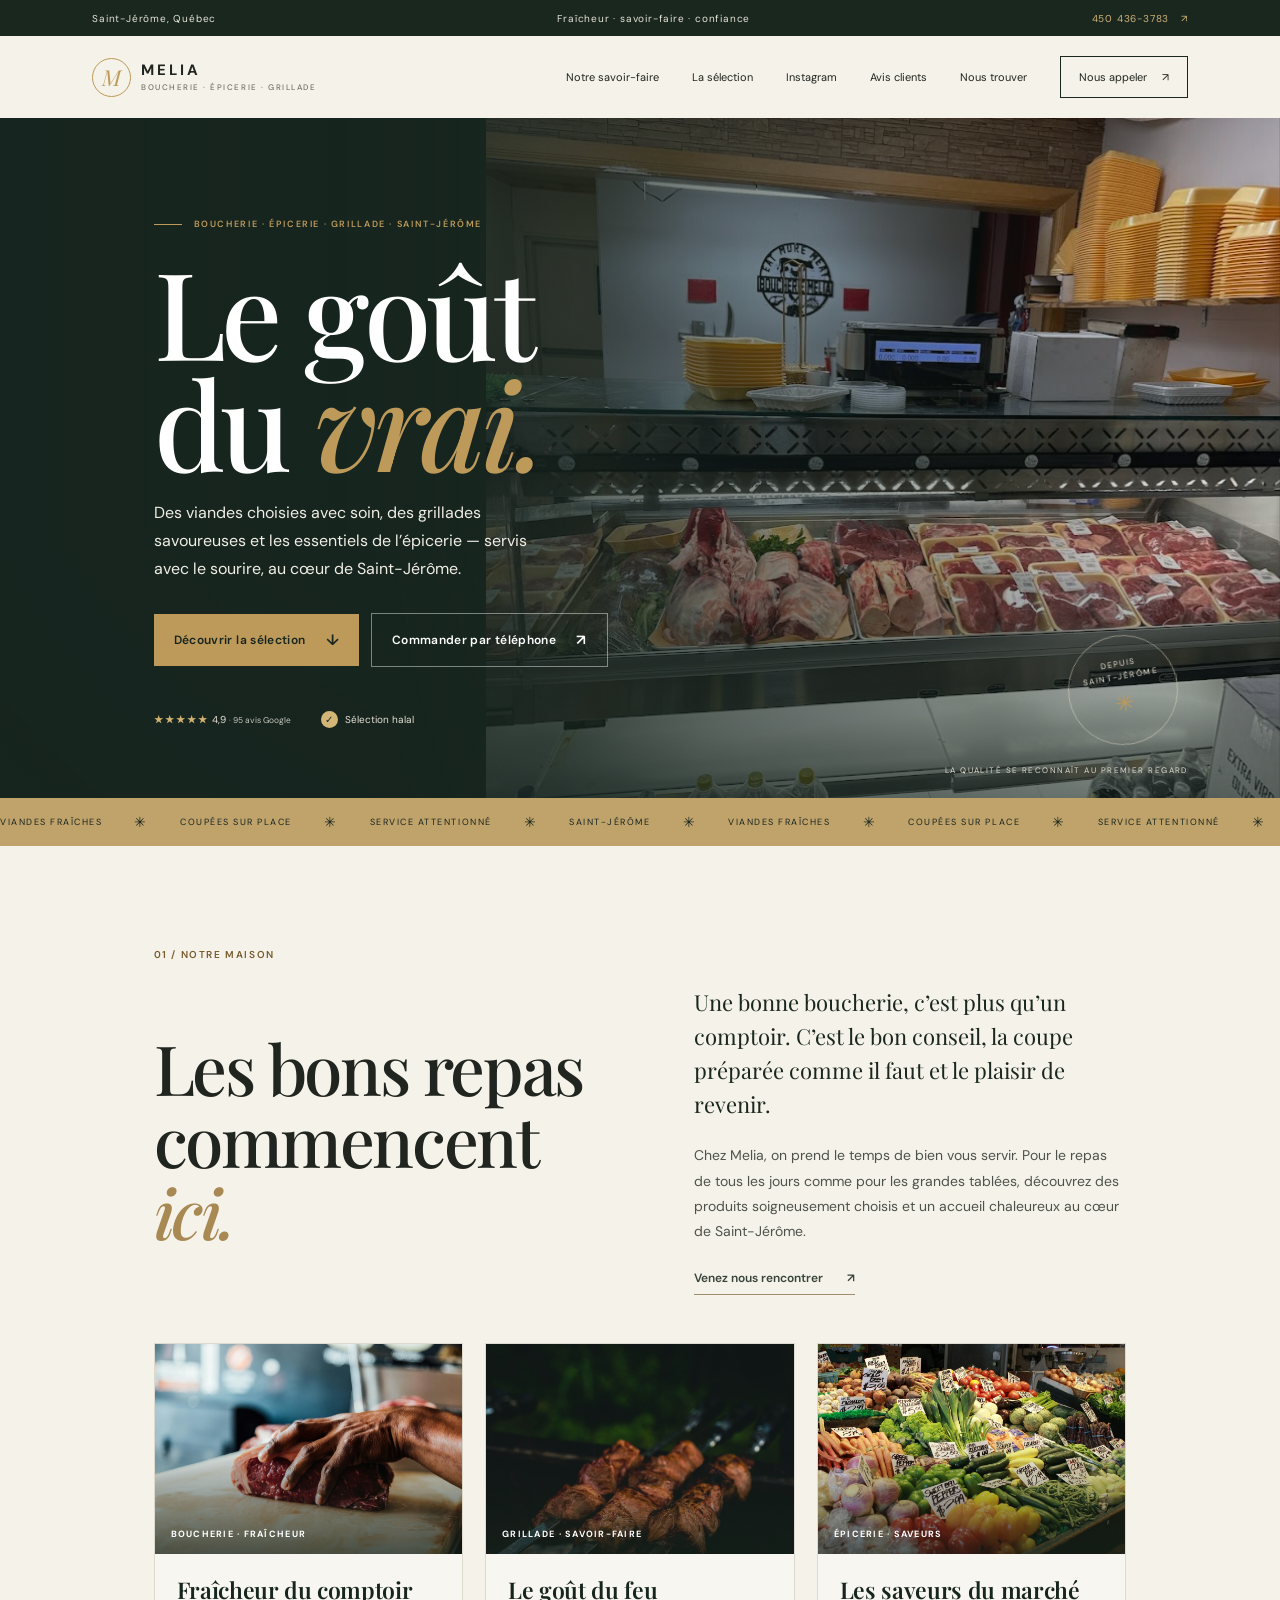
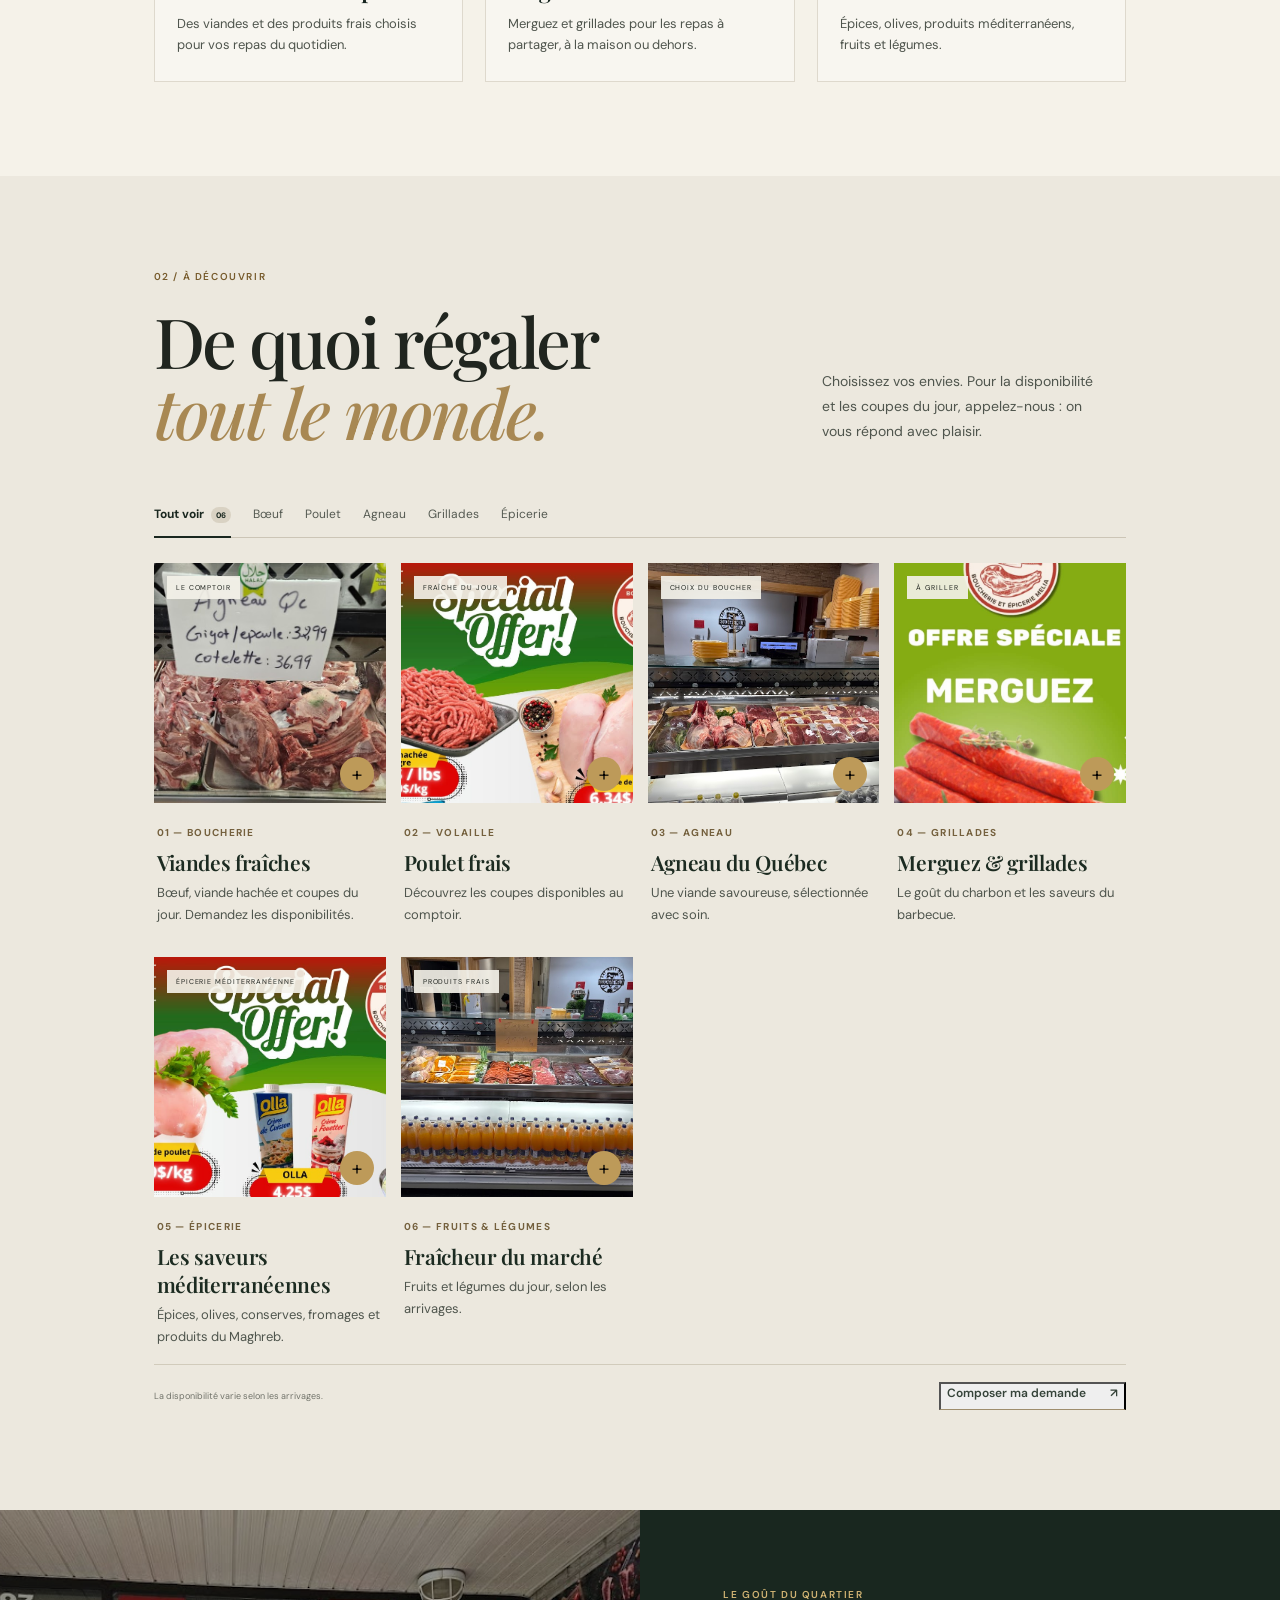
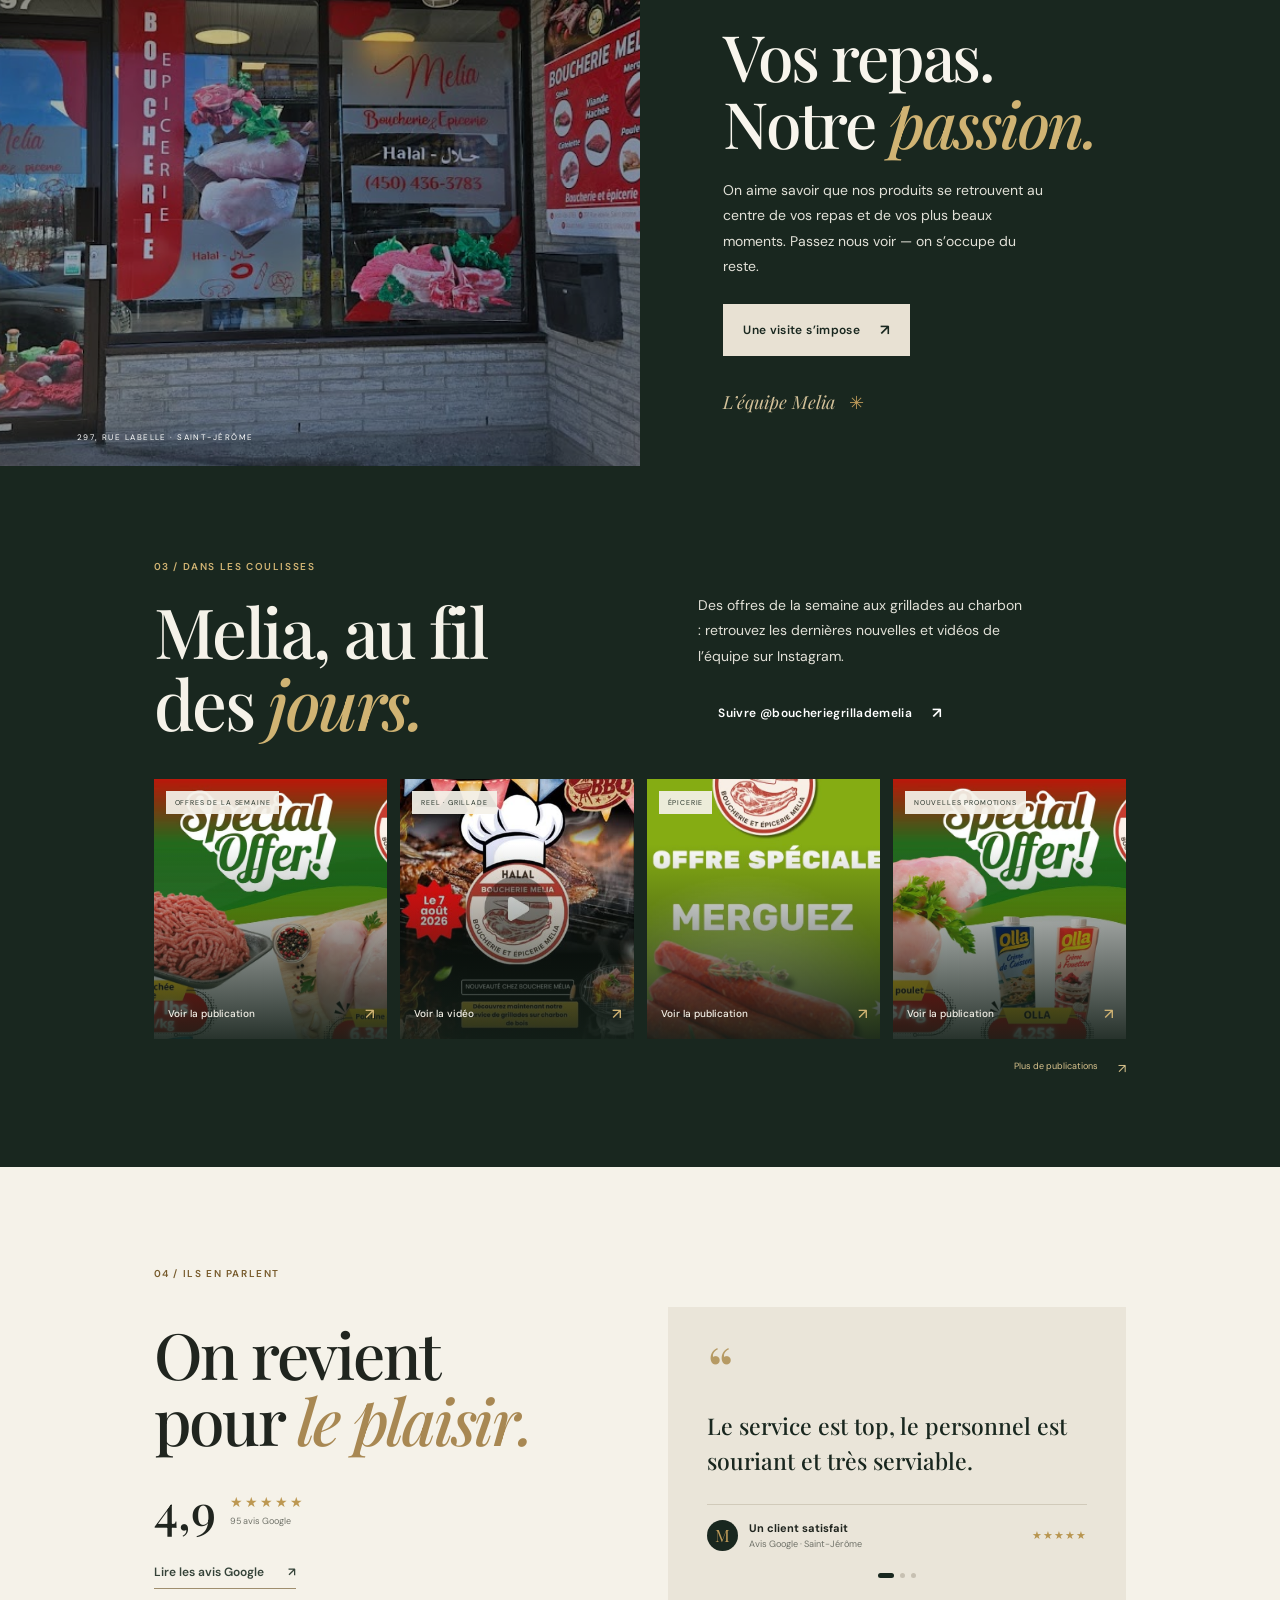
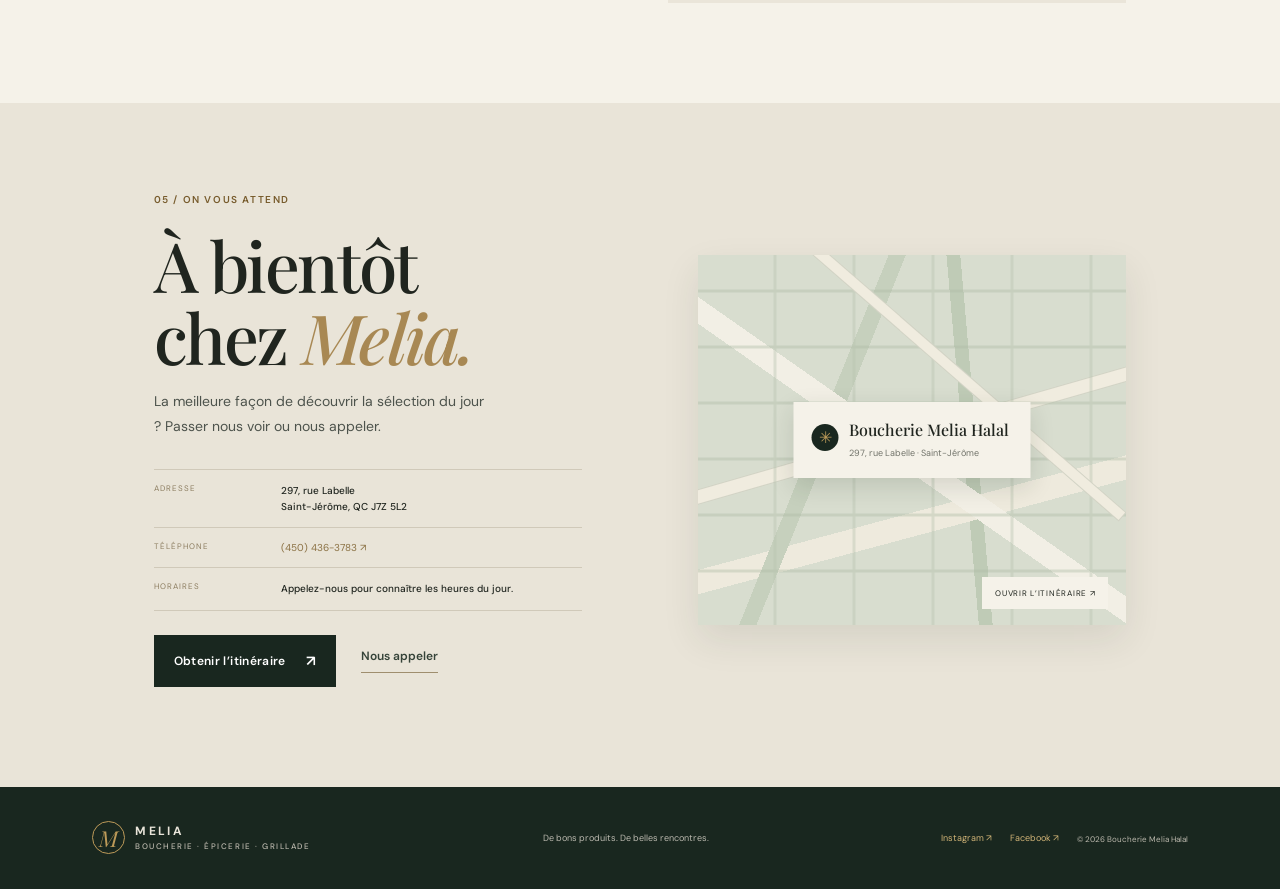
==== index.html @ 69bd9785 "Build Melia butcher shop demo with editable photo gallery" ====
<!doctype html>
<html lang="fr-CA">
<head>
  <meta charset="utf-8"><meta name="viewport" content="width=device-width, initial-scale=1">
  <meta name="theme-color" content="#17251e"><meta name="description" content="Boucherie, épicerie et grillade Melia halal — produits frais et service de quartier au cœur de Saint-Jérôme.">
  <title>Boucherie Épicerie Grillade Melia Halal — Saint-Jérôme</title>
  <link rel="preconnect" href="https://fonts.googleapis.com"><link rel="preconnect" href="https://fonts.gstatic.com" crossorigin>
  <link href="https://fonts.googleapis.com/css2?family=DM+Sans:wght@400;500;600;700&family=Playfair+Display:wght@500;600;700&display=swap" rel="stylesheet">
  <link rel="stylesheet" href="style.css">
</head>
<body>
  <div class="topline"><span>Saint-Jérôme, Québec</span><span class="top-note">Fraîcheur · savoir-faire · confiance</span><a href="tel:+14504363783">450 436-3783 <span>↗</span></a></div>
  <header class="header"><a class="brand" href="#accueil" aria-label="Boucherie Épicerie Grillade Melia, accueil"><span class="brand-mark">M</span><span class="brand-name">MELIA<small>BOUCHERIE · ÉPICERIE · GRILLADE</small></span></a>
    <button class="menu-toggle" aria-label="Ouvrir le menu" aria-expanded="false"><i></i><i></i></button>
    <nav class="nav"><a href="#savoir-faire">Notre savoir-faire</a><a href="#selection">La sélection</a><a href="#instagram">Instagram</a><a href="#avis">Avis clients</a><a href="#visite">Nous trouver</a><a class="nav-cta" href="tel:+14504363783">Nous appeler <span>↗</span></a></nav>
  </header>
  <main>
    <section class="hero" id="accueil"><div class="hero-image"></div><div class="hero-shade"></div>
      <div class="hero-content"><div class="eyebrow"><span class="eyebrow-line"></span> BOUCHERIE · ÉPICERIE · GRILLADE · SAINT-JÉRÔME</div><h1>Le goût<br>du <em>vrai.</em></h1><p>Des viandes choisies avec soin, des grillades savoureuses et les essentiels de l’épicerie — servis avec le sourire, au cœur de Saint-Jérôme.</p><div class="hero-actions"><a class="button button-gold" href="#selection">Découvrir la sélection <span>↓</span></a><a class="button button-outline" href="tel:+14504363783">Commander par téléphone <span>↗</span></a></div>
      <div class="hero-meta"><span class="rating"><b>★★★★★</b> 4,9 <small>· 95 avis Google</small></span><span class="halal"><span class="halal-dot">✓</span> Sélection halal</span></div></div>
      <div class="hero-stamp"><span>DEPUIS<br>SAINT-JÉRÔME</span><b>✳</b></div><div class="hero-caption">LA QUALITÉ SE RECONNAÎT AU PREMIER REGARD</div>
    </section>
    <div class="ticker"><div class="ticker-track"><span>VIANDES FRAÎCHES</span><b>✳</b><span>COUPÉES SUR PLACE</span><b>✳</b><span>SERVICE ATTENTIONNÉ</span><b>✳</b><span>SAINT-JÉRÔME</span><b>✳</b><span>VIANDES FRAÎCHES</span><b>✳</b><span>COUPÉES SUR PLACE</span><b>✳</b><span>SERVICE ATTENTIONNÉ</span><b>✳</b><span>SAINT-JÉRÔME</span><b>✳</b></div></div>
    <section class="intro section" id="savoir-faire"><div class="section-label">01 / NOTRE MAISON</div><div class="intro-copy"><h2>Les bons repas<br>commencent <em>ici.</em></h2><div><p class="lead">Une bonne boucherie, c’est plus qu’un comptoir. C’est le bon conseil, la coupe préparée comme il faut et le plaisir de revenir.</p><p>Chez Melia, on prend le temps de bien vous servir. Pour le repas de tous les jours comme pour les grandes tablées, découvrez des produits soigneusement choisis et un accueil chaleureux au cœur de Saint-Jérôme.</p><a class="text-link" href="#visite">Venez nous rencontrer <span>↗</span></a></div></div>
      <div class="values"><article><div class="value-photo"><img src="assets/unsplash-fresh.jpg" alt="Viande fraîche préparée au comptoir" loading="lazy"><span>BOUCHERIE · FRAÎCHEUR</span></div><div class="value-copy"><h3>Fraîcheur du comptoir</h3><p>Des viandes et des produits frais choisis pour vos repas du quotidien.</p></div></article><article><div class="value-photo"><img src="assets/unsplash-grill.jpg" alt="Grillades sur charbon" loading="lazy"><span>GRILLADE · SAVOIR-FAIRE</span></div><div class="value-copy"><h3>Le goût du feu</h3><p>Merguez et grillades pour les repas à partager, à la maison ou dehors.</p></div></article><article><div class="value-photo"><img src="assets/unsplash-market.jpg" alt="Étal de fruits et légumes frais au marché" loading="lazy"><span>ÉPICERIE · SAVEURS</span></div><div class="value-copy"><h3>Les saveurs du marché</h3><p>Épices, olives, produits méditerranéens, fruits et légumes.</p></div></article></div>
    </section>
    <section class="selection section" id="selection"><div class="selection-head"><div><div class="section-label">02 / À DÉCOUVRIR</div><h2>De quoi régaler<br><em>tout le monde.</em></h2></div><p>Choisissez vos envies. Pour la disponibilité et les coupes du jour, appelez-nous : on vous répond avec plaisir.</p></div>
      <div class="filters" role="tablist" aria-label="Filtrer les produits"><button class="filter active" data-filter="tous" role="tab" aria-selected="true">Tout voir <span>06</span></button><button class="filter" data-filter="boeuf" role="tab" aria-selected="false">Bœuf</button><button class="filter" data-filter="poulet" role="tab" aria-selected="false">Poulet</button><button class="filter" data-filter="agneau" role="tab" aria-selected="false">Agneau</button><button class="filter" data-filter="grillades" role="tab" aria-selected="false">Grillades</button><button class="filter" data-filter="epicerie" role="tab" aria-selected="false">Épicerie</button></div>
      <div class="product-grid"><article class="product-card" data-category="boeuf"><div class="product-photo"><img src="assets/viande.jpg" alt="Viandes fraîches préparées au comptoir" loading="lazy"><span class="product-tag">LE COMPTOIR</span><button class="plus" aria-label="Ajouter viande fraîche et coupes du jour">+</button></div><div class="product-info"><span>01 — BOUCHERIE</span><h3>Viandes fraîches</h3><p>Bœuf, viande hachée et coupes du jour. Demandez les disponibilités.</p></div></article><article class="product-card" data-category="poulet"><div class="product-photo"><img src="assets/instagram-specials.jpg" alt="Spécial de la semaine sur les poitrines de poulet" loading="lazy"><span class="product-tag">FRAÎCHE DU JOUR</span><button class="plus" aria-label="Ajouter poulet frais">+</button></div><div class="product-info"><span>02 — VOLAILLE</span><h3>Poulet frais</h3><p>Découvrez les coupes disponibles au comptoir.</p></div></article><article class="product-card" data-category="agneau"><div class="product-photo"><img src="assets/comptoir.jpg" alt="Comptoir de viandes fraîches" loading="lazy"><span class="product-tag">CHOIX DU BOUCHER</span><button class="plus" aria-label="Ajouter agneau du Québec">+</button></div><div class="product-info"><span>03 — AGNEAU</span><h3>Agneau du Québec</h3><p>Une viande savoureuse, sélectionnée avec soin.</p></div></article><article class="product-card" data-category="grillades"><div class="product-photo"><img src="assets/instagram-epicerie.jpg" alt="Merguez en promotion chez Boucherie Melia" loading="lazy"><span class="product-tag">À GRILLER</span><button class="plus" aria-label="Ajouter grillades et merguez">+</button></div><div class="product-info"><span>04 — GRILLADES</span><h3>Merguez & grillades</h3><p>Le goût du charbon et les saveurs du barbecue.</p></div></article><article class="product-card" data-category="epicerie"><div class="product-photo"><img src="assets/instagram-promotions.jpg" alt="Promotions sur des produits d'épicerie Melia" loading="lazy"><span class="product-tag">ÉPICERIE MÉDITERRANÉENNE</span><button class="plus" aria-label="Ajouter des produits d'épicerie">+</button></div><div class="product-info"><span>05 — ÉPICERIE</span><h3>Les saveurs méditerranéennes</h3><p>Épices, olives, conserves, fromages et produits du Maghreb.</p></div></article><article class="product-card" data-category="epicerie"><div class="product-photo"><img src="assets/boutique.jpg" alt="Rayons de fruits et produits d'épicerie Melia" loading="lazy"><span class="product-tag">PRODUITS FRAIS</span><button class="plus" aria-label="Ajouter fruits et légumes">+</button></div><div class="product-info"><span>06 — FRUITS & LÉGUMES</span><h3>Fraîcheur du marché</h3><p>Fruits et légumes du jour, selon les arrivages.</p></div></article></div>
      <div class="selection-foot"><span>La disponibilité varie selon les arrivages.</span><button class="text-link open-order">Composer ma demande <span>↗</span></button></div>
    </section>
    <section class="feature"><div class="feature-photo"><img src="assets/facade.jpg" alt="Entrée de la Boucherie Melia Halal à Saint-Jérôme" loading="lazy"><span class="photo-note">297, RUE LABELLE · SAINT-JÉRÔME</span></div><div class="feature-copy"><div class="section-label">LE GOÛT DU QUARTIER</div><h2>Vos repas.<br>Notre <em>passion.</em></h2><p>On aime savoir que nos produits se retrouvent au centre de vos repas et de vos plus beaux moments. Passez nous voir — on s’occupe du reste.</p><a href="#visite" class="button button-light">Une visite s’impose <span>↗</span></a><div class="feature-signature">L’équipe Melia <span>✳</span></div></div></section>
    <section class="social section" id="instagram"><div class="social-intro"><div><div class="section-label">03 / DANS LES COULISSES</div><h2>Melia, au fil<br>des <em>jours.</em></h2></div><div class="social-right"><p>Des offres de la semaine aux grillades au charbon : retrouvez les dernières nouvelles et vidéos de l’équipe sur Instagram.</p><a class="button button-dark" href="https://www.instagram.com/boucheriegrillademelia/" target="_blank" rel="noopener">Suivre @boucheriegrillademelia <span>↗</span></a></div></div><div class="social-grid"><a class="social-tile" href="https://www.instagram.com/boucheriegrillademelia/p/DSJaRc6Dfil/" target="_blank" rel="noopener"><img src="assets/instagram-specials.jpg" alt="Publication Instagram : viandes et produits frais de la semaine"><span class="social-kind">OFFRES DE LA SEMAINE</span><b>Voir la publication <span>↗</span></b></a><a class="social-tile" href="https://www.instagram.com/boucheriegrillademelia/reel/DbpE9KXuQPP/" target="_blank" rel="noopener"><img src="assets/instagram-grillade.jpg" alt="Reel Instagram : grillades au charbon"><span class="social-kind">REEL · GRILLADE</span><b>Voir la vidéo <span>↗</span></b></a><a class="social-tile" href="https://www.instagram.com/boucheriegrillademelia/p/DJEiHl5uEDu/" target="_blank" rel="noopener"><img src="assets/instagram-epicerie.jpg" alt="Publication Instagram : produits d'épicerie et merguez"><span class="social-kind">ÉPICERIE</span><b>Voir la publication <span>↗</span></b></a><a class="social-tile" href="https://www.instagram.com/boucheriegrillademelia/p/DPFS2kjkpNu/" target="_blank" rel="noopener"><img src="assets/instagram-promotions.jpg" alt="Publication Instagram : promotions Melia"><span class="social-kind">NOUVELLES PROMOTIONS</span><b>Voir la publication <span>↗</span></b></a></div><a class="social-more" href="https://www.instagram.com/boucheriegrillademelia/" target="_blank" rel="noopener">Plus de publications <span>↗</span></a></section>
    <section class="reviews section" id="avis"><div class="section-label">04 / ILS EN PARLENT</div><div class="review-layout"><div><h2>On revient<br>pour <em>le plaisir.</em></h2><div class="review-score"><strong>4,9</strong><span>★★★★★<small>95 avis Google</small></span></div><a class="text-link" target="_blank" rel="noopener" href="https://www.google.com/maps/search/?api=1&query=Boucherie+Melia+Halal+297+Rue+Labelle+Saint-J%C3%A9r%C3%B4me">Lire les avis Google <span>↗</span></a></div><div class="review-card"><span class="quote-mark">“</span><blockquote>Le service est top, le personnel est souriant et très serviable.</blockquote><div class="review-by"><span class="avatar">M</span><span><b>Un client satisfait</b><small>Avis Google · Saint-Jérôme</small></span><span class="review-stars">★★★★★</span></div><div class="review-dots"><b></b><i></i><i></i></div></div></div></section>
    <section class="visit section" id="visite"><div class="visit-copy"><div class="section-label">05 / ON VOUS ATTEND</div><h2>À bientôt<br>chez <em>Melia.</em></h2><p>La meilleure façon de découvrir la sélection du jour ? Passer nous voir ou nous appeler.</p><div class="visit-details"><div><span>ADRESSE</span><b>297, rue Labelle<br>Saint-Jérôme, QC J7Z 5L2</b></div><div><span>TÉLÉPHONE</span><a href="tel:+14504363783">(450) 436-3783 ↗</a></div><div><span>HORAIRES</span><b>Appelez-nous pour connaître les heures du jour.</b></div></div><div class="visit-actions"><a class="button button-dark" href="https://www.google.com/maps/dir/?api=1&destination=Boucherie+Melia+Halal%2C+297+Rue+Labelle%2C+Saint-J%C3%A9r%C3%B4me%2C+QC" target="_blank" rel="noopener">Obtenir l’itinéraire <span>↗</span></a><a class="text-link" href="tel:+14504363783">Nous appeler</a></div></div><a class="map-card" href="https://www.google.com/maps/dir/?api=1&destination=Boucherie+Melia+Halal%2C+297+Rue+Labelle%2C+Saint-J%C3%A9r%C3%B4me%2C+QC" target="_blank" rel="noopener" aria-label="Ouvrir Google Maps pour l'itinéraire"><div class="map-lines"></div><div class="map-label"><span class="map-pin">✳</span><b>Boucherie Melia Halal</b><small>297, rue Labelle · Saint-Jérôme</small></div><span class="map-open">OUVRIR L’ITINÉRAIRE ↗</span></a></section>
  </main>
  <footer><a class="brand footer-brand" href="#accueil"><span class="brand-mark">M</span><span class="brand-name">MELIA<small>BOUCHERIE · ÉPICERIE · GRILLADE</small></span></a><span>De bons produits. De belles rencontres.</span><div><a href="https://www.instagram.com/boucheriegrillademelia/" target="_blank" rel="noopener">Instagram ↗</a><a href="https://www.facebook.com/profile.php?id=61564189628864" target="_blank" rel="noopener">Facebook ↗</a><small>© 2026 Boucherie Melia Halal</small></div></footer>
  <div class="order-modal" aria-hidden="true"><div class="modal-backdrop"></div><section class="modal-panel" role="dialog" aria-modal="true" aria-labelledby="modal-title"><button class="modal-close" aria-label="Fermer">×</button><div class="section-label">VOTRE SÉLECTION</div><h2 id="modal-title">On prépare<br><em>votre demande.</em></h2><p>Ajoutez vos envies puis appelez-nous : nous confirmerons les coupes et la disponibilité du jour.</p><ul class="order-list"></ul><div class="empty-note">Touchez le + sur une coupe pour l’ajouter ici.</div><a class="button button-dark modal-call" href="tel:+14504363783">Appeler le 450 436-3783 <span>↗</span></a><small class="modal-hint">Aucune commande ni paiement en ligne — nous prenons votre demande au téléphone.</small></section></div>
  <script src="script.js"></script>
</body></html>
---- style.css ----
:root{--green:#19271f;--green2:#23362b;--paper:#f5f2e9;--cream:#e9e3d5;--gold:#bd9a59;--ink:#20251f;--muted:#71736a;--line:#d8d4c8;--serif:'Playfair Display',Georgia,serif;--sans:'DM Sans',Arial,sans-serif}*{box-sizing:border-box}html{scroll-behavior:smooth}body{margin:0;background:var(--paper);color:var(--ink);font-family:var(--sans);-webkit-font-smoothing:antialiased}a{color:inherit;text-decoration:none}button{font:inherit}.topline{height:36px;background:var(--green);color:#e9e4d8;display:flex;align-items:center;justify-content:space-between;padding:0 7.2%;font-size:10px;letter-spacing:.08em}.topline a{color:#d1b477}.topline a span{padding-left:8px}.header{height:82px;display:flex;align-items:center;justify-content:space-between;padding:0 7.2%;background:var(--paper);position:relative;z-index:10}.brand{display:flex;align-items:center;gap:10px}.brand-mark{width:39px;height:39px;border:1px solid var(--gold);border-radius:50%;color:var(--gold);display:grid;place-items:center;font-family:var(--serif);font-size:22px;font-style:italic}.brand-name{font-size:15px;letter-spacing:.2em;font-weight:700;line-height:1.05}.brand-name small{display:block;font-size:8px;letter-spacing:.19em;margin-top:4px;color:var(--muted);font-weight:500}.nav{display:flex;align-items:center;gap:33px;font-size:11px}.nav a:not(.nav-cta){transition:color .2s}.nav a:not(.nav-cta):hover{color:#9c7b41}.nav-cta{border:1px solid var(--green);padding:13px 18px;transition:.25s}.nav-cta:hover{background:var(--green);color:white}.nav-cta span{padding-left:12px}.menu-toggle{display:none}.hero{height:min(680px,76vw);min-height:550px;background:var(--green);position:relative;overflow:hidden;color:#fff}.hero-image{position:absolute;inset:0 0 0 38%;background-image:url('assets/comptoir.jpg');background-size:cover;background-position:center 46%;animation:heroIn 1.2s both}.hero-shade{position:absolute;inset:0;background:linear-gradient(90deg,#17251ff7 0%,#17251feb 31%,#17251f8c 56%,#17251f11 100%),linear-gradient(0deg,#17251f83,transparent 40%)}.hero-content{position:relative;z-index:2;padding:100px 0 0 12%;max-width:690px;animation:rise .8s .1s both}.eyebrow,.section-label{font-size:9px;letter-spacing:.18em;font-weight:600;color:var(--gold)}.eyebrow{display:flex;align-items:center;gap:12px}.eyebrow-line{width:28px;height:1px;background:var(--gold)}h1,h2,h3,p{margin-top:0}h1,h2{font-family:var(--serif);font-weight:500;letter-spacing:-.035em}h1{font-size:clamp(76px,9.5vw,132px);line-height:.91;margin:26px 0 22px}h1 em,h2 em{font-weight:500;color:var(--gold)}.hero-content>p{font-size:14px;line-height:1.8;color:#e5e2d9;max-width:400px}.hero-actions{display:flex;align-items:center;gap:12px;margin-top:30px}.button{display:inline-flex;align-items:center;justify-content:space-between;gap:20px;padding:16px 20px;font-size:10px;letter-spacing:.03em;transition:transform .25s,background .25s,color .25s;border:0;cursor:pointer}.button:hover{transform:translateY(-3px)}.button-gold{background:var(--gold);color:#17251f}.button-gold:hover{background:#d0b37a}.button-outline{border:1px solid #ffffff70;color:white}.button-outline:hover{background:#fff;color:var(--green)}.button span{font-size:15px}.hero-meta{display:flex;gap:30px;align-items:center;margin-top:44px;font-size:10px;color:#e8e2d4}.rating b{color:#d2b371;letter-spacing:2px}.rating small{color:#c8c8bf}.halal{display:flex;align-items:center;gap:7px}.halal-dot{width:17px;height:17px;border-radius:50%;background:#d3b578;color:var(--green);display:grid;place-items:center;font-size:10px}.hero-stamp{position:absolute;z-index:2;right:8%;bottom:53px;width:110px;height:110px;border:1px solid #e5dec77a;border-radius:50%;display:flex;flex-direction:column;align-items:center;justify-content:center;text-align:center;font-size:8px;letter-spacing:.18em;line-height:1.7;color:#eee7d7;transform:rotate(-10deg)}.hero-stamp b{font-size:23px;color:var(--gold);font-weight:400}.hero-caption{position:absolute;bottom:23px;right:7.2%;font-size:8px;letter-spacing:.18em;color:#ded8cb}.ticker{overflow:hidden;background:#c0a36b;color:#17251f;padding:15px 0}.ticker-track{display:flex;align-items:center;justify-content:space-around;gap:32px;white-space:nowrap;font-size:9px;letter-spacing:.17em;animation:marquee 32s linear infinite}.ticker-track b{font-size:14px;font-weight:400}.section{padding:104px 12%}.section-label{color:#9a7d48}.intro{padding-top:102px;padding-bottom:94px}.intro-copy{display:grid;grid-template-columns:1fr 1fr;gap:11%;align-items:center;margin-top:24px}.intro h2,.selection h2,.reviews h2,.visit h2,.feature h2{font-size:clamp(42px,5.4vw,72px);line-height:1.04;margin:0}h2 em{color:#a88853}.lead{font-family:var(--serif);font-size:21px;line-height:1.55;color:var(--green)}.intro-copy p:not(.lead){font-size:12px;line-height:1.9;color:var(--muted)}.text-link{display:inline-flex;align-items:center;gap:24px;padding-bottom:8px;border-bottom:1px solid #9f8e6e;font-size:10px;margin-top:12px;transition:gap .2s}.text-link:hover{gap:34px}.values{display:grid;grid-template-columns:repeat(3,1fr);border-top:1px solid var(--line);margin-top:72px;padding-top:27px;gap:32px}.values article{padding-right:14%}.value-icon{color:#ae8d51;font-size:21px}.values h3{font-family:var(--serif);font-weight:500;font-size:19px;margin:17px 0 8px}.values p{font-size:11px;line-height:1.7;color:var(--muted);max-width:235px}.selection{background:#ece8de;padding-top:94px;padding-bottom:100px}.selection-head{display:flex;justify-content:space-between;align-items:end}.selection-head h2{margin-top:22px}.selection-head>p{max-width:285px;font-size:11px;color:var(--muted);line-height:1.8;margin:0 2% 4px 20px}.filters{display:flex;gap:22px;border-bottom:1px solid #ccc5b6;margin-top:46px}.filter{border:0;background:none;padding:12px 0 15px;color:#77756e;font-size:10px;cursor:pointer;position:relative}.filter:after{content:'';position:absolute;bottom:-1px;left:0;right:0;height:2px;background:var(--green);transform:scaleX(0);transition:.2s}.filter.active{color:var(--green);font-weight:700}.filter.active:after{transform:scaleX(1)}.filter span{font-size:8px;background:#d9d2c3;border-radius:10px;padding:3px 5px;margin-left:4px}.product-grid{display:grid;grid-template-columns:repeat(4,1fr);gap:15px;margin-top:25px}.product-card{min-width:0;animation:rise .5s both}.product-photo{position:relative;height:240px;overflow:hidden;background:#d8d4c8}.product-photo img{height:100%;width:100%;object-fit:cover;transition:transform .6s}.product-card:hover img{transform:scale(1.06)}.product-tag{position:absolute;top:13px;left:13px;background:#f5f2e9e8;padding:7px 9px;font-size:7px;letter-spacing:.14em}.plus{position:absolute;right:12px;bottom:12px;width:34px;height:34px;border:0;border-radius:50%;background:var(--gold);font-size:20px;font-weight:300;cursor:pointer;transition:.2s}.plus:hover{background:var(--green);color:white;transform:rotate(90deg)}.product-info{padding:17px 3px}.product-info>span{font-size:8px;letter-spacing:.13em;color:#91866f}.product-info h3{font-family:var(--serif);font-size:19px;font-weight:500;margin:7px 0 6px}.product-info p{font-size:10px;line-height:1.65;color:var(--muted);margin:0}.selection-foot{border-top:1px solid #d1cbbb;padding-top:17px;display:flex;align-items:center;justify-content:space-between;font-size:9px;color:var(--muted)}.selection-foot .text-link{margin:0}.feature{display:grid;grid-template-columns:1fr 1fr;background:var(--green);color:#f8f5ed;min-height:500px}.feature-photo{position:relative;overflow:hidden}.feature-photo img{height:100%;width:100%;object-fit:cover;filter:brightness(.75)}.photo-note{position:absolute;left:12%;bottom:24px;color:white;font-size:8px;letter-spacing:.18em}.feature-copy{padding:78px 15% 52px 13%;position:relative}.feature-copy .section-label{color:#d0b373}.feature h2{margin:22px 0;font-size:clamp(44px,5vw,66px)}.feature h2 em{color:#d0b373}.feature-copy>p{font-size:11px;line-height:1.9;color:#d2d2c7;max-width:330px;margin:0 0 25px}.button-light{background:#e8e1d3;color:var(--green)}.button-light:hover{background:var(--gold)}.feature-signature{font-family:var(--serif);font-style:italic;font-size:18px;margin-top:34px;color:#d4c29a}.feature-signature span{font-style:normal;color:var(--gold);padding-left:9px}.reviews{padding-top:100px;padding-bottom:100px}.review-layout{display:grid;grid-template-columns:1fr 1.1fr;gap:10%;align-items:center;margin-top:27px}.reviews h2{font-size:clamp(43px,5vw,65px)}.review-score{display:flex;align-items:center;gap:14px;margin:24px 0 10px}.review-score strong{font-family:var(--serif);font-weight:500;font-size:48px}.review-score span{color:#bd9852;letter-spacing:2px;font-size:14px}.review-score small{display:block;font-size:9px;letter-spacing:0;color:var(--muted);margin-top:4px}.review-card{background:#eae5d9;padding:35px 39px 25px;position:relative}.quote-mark{font-family:var(--serif);font-size:65px;line-height:.8;color:#b69a64}.review-card blockquote{font-family:var(--serif);font-size:21px;line-height:1.55;margin:8px 0 25px;color:var(--green)}.review-by{border-top:1px solid #d1caba;padding-top:15px;display:flex;align-items:center;gap:11px;font-size:9px}.avatar{width:31px;height:31px;border-radius:50%;background:var(--green);color:var(--gold);display:grid;place-items:center;font-family:var(--serif);font-size:17px}.review-by small{display:block;color:var(--muted);margin-top:3px}.review-stars{margin-left:auto;color:#b8954f;letter-spacing:1px}.review-dots{display:flex;gap:6px;justify-content:center;margin-top:22px}.review-dots>*{width:5px;height:5px;background:#c7c0b2;border-radius:50%}.review-dots b{background:var(--green);width:16px;border-radius:5px}.visit{background:#e9e4d8;display:grid;grid-template-columns:1fr 1fr;gap:12%;align-items:center;padding-top:90px;padding-bottom:100px}.visit h2{margin:23px 0 16px}.visit-copy>p{font-size:11px;line-height:1.8;color:var(--muted);max-width:330px}.visit-details{border-top:1px solid #d0c9b9;margin-top:30px}.visit-details>div{display:grid;grid-template-columns:115px 1fr;gap:12px;border-bottom:1px solid #d0c9b9;padding:13px 0;font-size:10px}.visit-details span{font-size:8px;letter-spacing:.13em;color:#8d7e61}.visit-details b{font-weight:500;line-height:1.55}.visit-details a{color:#8a7042}.visit-actions{display:flex;align-items:center;gap:25px;margin-top:24px}.button-dark{background:var(--green);color:#fff}.button-dark:hover{background:#314738}.visit-actions .text-link{margin-top:0}.map-card{height:370px;position:relative;overflow:hidden;background-color:#d8ddcf;background-image:linear-gradient(35deg,transparent 45%,#f2efe5 45%,#f2efe5 49%,transparent 49%),linear-gradient(112deg,transparent 33%,#c6d0bd 33%,#c6d0bd 36%,transparent 36%),linear-gradient(165deg,transparent 65%,#eeeadd 65%,#eeeadd 70%,transparent 70%),linear-gradient(85deg,transparent 61%,#bfcbb6 61%,#bfcbb6 64%,transparent 64%);box-shadow:0 15px 35px #26352519}.map-card:before,.map-card:after{content:'';position:absolute;background:#f0ecdf;height:13px;width:130%;left:-15%;top:47%;transform:rotate(-16deg);box-shadow:0 0 0 1px #d2d3c5}.map-card:after{top:20%;transform:rotate(41deg);height:10px}.map-lines{position:absolute;inset:0;background:repeating-linear-gradient(0deg,transparent 0 52px,#aebca6 53px,#aebca6 55px,transparent 56px),repeating-linear-gradient(90deg,transparent 0 75px,#b8c4b0 76px,#b8c4b0 78px,transparent 79px);opacity:.4}.map-label{position:absolute;z-index:2;left:50%;top:50%;transform:translate(-50%,-50%);background:var(--paper);box-shadow:0 8px 25px #1d2c1f24;padding:17px 22px 17px 55px;white-space:nowrap;min-width:225px}.map-label b{display:block;font-family:var(--serif);font-size:16px;font-weight:500}.map-label small{font-size:9px;color:var(--muted)}.map-pin{position:absolute;left:18px;top:22px;background:var(--green);color:var(--gold);width:27px;height:27px;border-radius:50%;display:grid;place-items:center}.map-open{position:absolute;bottom:16px;right:18px;z-index:2;background:var(--paper);padding:11px 13px;font-size:8px;letter-spacing:.09em}footer{background:var(--green);color:#e8e4d9;min-height:102px;display:flex;align-items:center;justify-content:space-between;padding:20px 7.2%;font-size:9px}footer .brand-mark{width:33px;height:33px}footer .brand-name{font-size:12px}footer .brand-name small{color:#bcb9ae}footer>span{color:#bbb9af}footer>div{display:flex;align-items:end;gap:18px}footer>div a{color:#d1b477}footer>div small{font-size:8px;color:#bcb9ae}.order-modal{position:fixed;z-index:30;inset:0;display:none;align-items:center;justify-content:center;padding:20px}.order-modal.open{display:flex}.modal-backdrop{position:absolute;inset:0;background:#111a14bd;backdrop-filter:blur(4px);animation:fade .25s}.modal-panel{position:relative;background:var(--paper);width:min(520px,100%);max-height:90vh;overflow:auto;padding:48px 50px 35px;animation:rise .35s}.modal-close{position:absolute;right:18px;top:13px;border:0;background:none;font-size:28px;cursor:pointer;color:#655f54}.modal-panel h2{font-size:43px;line-height:1.05;margin:17px 0}.modal-panel>p{font-size:11px;color:var(--muted);line-height:1.8}.order-list{list-style:none;padding:0;margin:15px 0}.order-list li{display:flex;justify-content:space-between;border-bottom:1px solid var(--line);padding:10px 0;font-size:11px}.remove-item{border:0;background:none;color:#8b6f44;cursor:pointer}.empty-note{background:#ebe6da;padding:13px;font-size:10px;color:var(--muted);margin:17px 0}.modal-call{width:100%}.modal-hint{display:block;text-align:center;font-size:8px;color:var(--muted);margin-top:13px;line-height:1.5}.product-card.hidden{display:none}body.modal-open{overflow:hidden}@keyframes rise{from{opacity:0;transform:translateY(18px)}to{opacity:1;transform:translateY(0)}}@keyframes fade{from{opacity:0}to{opacity:1}}@keyframes heroIn{from{transform:scale(1.06);opacity:.6}to{transform:scale(1);opacity:1}}@keyframes marquee{to{transform:translateX(-50%)}}@media(min-width:1300px){.hero-content{padding-left:calc((100vw - 1000px)/2)}.section{padding-left:max(12%,calc((100vw - 1060px)/2));padding-right:max(12%,calc((100vw - 1060px)/2))}}@media(max-width:900px){.topline,.header{padding-left:5%;padding-right:5%}.nav{gap:18px;font-size:10px}.hero-content{padding-left:8%}.section{padding-left:8%;padding-right:8%}.product-photo{height:200px}.feature-copy{padding-right:9%;padding-left:10%}.visit{gap:7%}.map-card{height:330px}}@media(max-width:650px){.topline{height:32px;font-size:8px}.top-note{display:none}.header{height:70px}.brand-mark{width:35px;height:35px}.menu-toggle{display:flex;flex-direction:column;gap:6px;background:none;border:0;padding:10px;z-index:12}.menu-toggle i{width:23px;height:1px;background:var(--green);transition:.2s}.menu-toggle[aria-expanded=true] i:first-child{transform:translateY(3.5px) rotate(45deg)}.menu-toggle[aria-expanded=true] i:last-child{transform:translateY(-3.5px) rotate(-45deg)}.nav{display:none;position:absolute;top:70px;left:0;right:0;background:var(--paper);padding:17px 6% 25px;box-shadow:0 18px 24px #1f2b2018;flex-direction:column;align-items:stretch;gap:0}.nav.open{display:flex}.nav>a{padding:15px 3px;border-bottom:1px solid var(--line)}.nav .nav-cta{margin-top:12px;text-align:center;padding:14px}.hero{height:700px;min-height:0}.hero-image{inset:0;background-position:58% center}.hero-shade{background:linear-gradient(90deg,#17251fe8 0%,#17251fb8 63%,#17251f40),linear-gradient(0deg,#17251f95,transparent 65%)}.hero-content{padding:107px 7% 0}.eyebrow{font-size:8px}.hero h1{font-size:88px;margin-top:29px}.hero-content>p{font-size:13px;max-width:330px}.hero-actions{align-items:flex-start;flex-direction:column;gap:9px}.hero-actions .button{width:250px}.hero-meta{margin-top:30px;gap:14px;flex-wrap:wrap}.hero-stamp{width:80px;height:80px;right:6%;bottom:53px;font-size:6px}.hero-stamp b{font-size:18px}.hero-caption{font-size:6px;right:5%;bottom:18px}.ticker{padding:12px 0}.ticker-track{font-size:8px;gap:20px;justify-content:flex-start;width:max-content}.section{padding:72px 7%}.intro-copy{grid-template-columns:1fr;gap:18px;margin-top:20px}.intro h2,.selection h2,.reviews h2,.visit h2{font-size:49px}.lead{font-size:19px;margin:0 0 11px}.intro-copy p:not(.lead){font-size:11px}.values{grid-template-columns:1fr;gap:15px;margin-top:40px;padding-top:22px}.values article{display:grid;grid-template-columns:34px 1fr;column-gap:9px;padding:0}.value-icon{grid-row:1/3}.values h3{margin:2px 0 4px;font-size:17px}.values p{max-width:none;margin:0}.selection{padding-top:70px;padding-bottom:70px}.selection-head{display:block}.selection-head>p{margin:17px 0 0;max-width:350px}.filters{overflow:auto;gap:20px;margin-top:29px}.filter{white-space:nowrap}.product-grid{grid-template-columns:1fr 1fr;gap:10px}.product-photo{height:185px}.product-tag{top:8px;left:8px;font-size:6px;padding:6px}.plus{width:30px;height:30px;right:8px;bottom:8px}.product-info{padding:13px 2px 17px}.product-info h3{font-size:16px}.product-info p{font-size:9px}.selection-foot{align-items:flex-start;gap:10px;line-height:1.6}.selection-foot .text-link{gap:8px;white-space:nowrap;font-size:9px}.feature{grid-template-columns:1fr}.feature-photo{height:280px}.feature-copy{padding:54px 8% 44px}.feature h2{font-size:54px}.feature-copy>p{font-size:11px}.reviews{padding-top:74px;padding-bottom:72px}.review-layout{grid-template-columns:1fr;gap:31px}.reviews h2{font-size:49px}.review-card{padding:27px 25px 20px}.review-card blockquote{font-size:19px}.visit{grid-template-columns:1fr;gap:30px;padding-top:70px;padding-bottom:70px}.visit-details>div{grid-template-columns:95px 1fr}.visit-actions{gap:14px;flex-wrap:wrap}.map-card{height:280px}footer{padding:22px 7%;gap:17px;align-items:flex-start;flex-wrap:wrap}footer>span{order:3;width:100%}footer>div{flex-direction:column;align-items:flex-start;gap:6px}.modal-panel{padding:42px 27px 27px}.modal-panel h2{font-size:37px}}@media(prefers-reduced-motion:reduce){*,*:before,*:after{scroll-behavior:auto!important;animation-duration:.01ms!important;animation-iteration-count:1!important;transition-duration:.01ms!important}}

/* Instagram editorial strip */
.social{background:var(--green);color:#f5f2e9;padding-top:94px;padding-bottom:90px}.social .section-label{color:#d0b373}.social-intro{display:grid;grid-template-columns:1fr 1fr;gap:12%;align-items:end}.social h2{font-size:clamp(45px,5.4vw,72px);line-height:1.04;margin:22px 0 0}.social h2 em{color:#d0b373}.social-right p{font-size:11px;line-height:1.8;color:#d2d2c7;max-width:330px;margin-bottom:18px}.social-grid{display:grid;grid-template-columns:repeat(4,1fr);gap:13px;margin-top:40px}.social-tile{display:block;position:relative;height:260px;overflow:hidden;background:#2e4034}.social-tile:after{content:'';position:absolute;inset:25% 0 0;background:linear-gradient(0deg,#142019e8,transparent)}.social-tile img{width:100%;height:100%;object-fit:cover;transition:transform .5s}.social-tile:hover img{transform:scale(1.06)}.social-kind{position:absolute;top:12px;left:12px;z-index:2;background:#f5f2e9ed;color:#263329;padding:7px 9px;font-size:7px;letter-spacing:.12em}.social-tile>b{position:absolute;z-index:2;left:14px;bottom:15px;right:12px;display:flex;justify-content:space-between;align-items:center;font-size:10px;font-weight:500}.social-tile>b span{font-size:15px;color:#d0b373}.social-more{display:flex;justify-content:flex-end;gap:20px;margin-top:21px;font-size:9px;color:#dbc58f}.social-more span{font-size:13px}@media(max-width:900px){.social-grid{grid-template-columns:repeat(2,1fr)}.social-tile{height:250px}}@media(max-width:650px){.social{padding-top:72px;padding-bottom:68px}.social-intro{grid-template-columns:1fr;gap:20px}.social h2{font-size:49px}.social-grid{gap:9px;margin-top:28px}.social-tile{height:185px}.social-tile>b{font-size:9px}.social-right p{margin-bottom:13px}}


/* High-contrast text and photo-led value cards */
.section-label{font-size:10px;color:#775b2c;letter-spacing:.16em}
.hero-content>p{font-size:16px;color:#f1eee6;line-height:1.75}
.intro-copy p:not(.lead){font-size:14px;color:#4d534c;line-height:1.8}
.lead{font-size:22px}
.values{border:0;padding:0;margin-top:48px;gap:22px}
.values article{display:block;padding:0;background:#f8f6f0;border:1px solid #ded9cd;overflow:hidden;transition:transform .25s,box-shadow .25s}
.values article:hover{transform:translateY(-5px);box-shadow:0 16px 35px #1c2b2118}
.value-photo{height:210px;position:relative;overflow:hidden;background:#d8d4c8}
.value-photo:after{content:"";position:absolute;inset:45% 0 0;background:linear-gradient(0deg,#142019b8,transparent)}
.value-photo img{width:100%;height:100%;object-fit:cover;transition:transform .55s}
.values article:hover .value-photo img{transform:scale(1.045)}
.value-photo span{position:absolute;z-index:1;left:16px;bottom:14px;color:#fff;font-size:9px;letter-spacing:.14em;font-weight:700}
.value-copy{padding:22px 22px 25px}
.values h3{font-family:var(--serif);font-size:23px;line-height:1.2;font-weight:600;color:#17251f;margin:0 0 9px}
.values p{font-size:13px;line-height:1.65;color:#4f554d;max-width:none;margin:0}
.selection-head>p{font-size:14px;color:#4f554d;line-height:1.8}
.filter{font-size:12px;color:#555a52}
.product-info>span{font-size:10px;color:#74603d;font-weight:700}
.product-info h3{font-size:21px;font-weight:600;color:#1c2b21}
.product-info p{font-size:13px;line-height:1.65;color:#4f554d}
.social-right p,.feature-copy>p{font-size:14px;line-height:1.8;color:#e2e1d8}
.visit-copy>p{font-size:14px;line-height:1.8;color:#4d534c}
.review-card blockquote{font-size:23px;font-weight:500}
.review-by{font-size:11px}
.button{font-size:12px;font-weight:600}
.text-link{font-size:12px;font-weight:600;color:#354339}
.values h3,.product-info h3{letter-spacing:-.015em}
.product-photo img,.social-tile img,.value-photo img{display:block}
a:focus-visible,button:focus-visible{outline:3px solid #9e7d43;outline-offset:3px}
@media(max-width:900px){.values{gap:15px}.value-photo{height:180px}.value-copy{padding:18px}.values h3{font-size:21px}}
@media(max-width:650px){.section-label{font-size:9px}.hero-content>p{font-size:15px}.intro-copy p:not(.lead){font-size:13px}.lead{font-size:20px}.values{grid-template-columns:1fr;gap:14px;margin-top:34px}.values article{display:block}.value-photo{height:190px}.value-copy{padding:19px 20px 21px}.values h3{font-size:21px;margin:0 0 8px}.values p{font-size:13px}.product-info h3{font-size:17px}.product-info p{font-size:11px}.product-info>span{font-size:9px}.selection-head>p,.social-right p,.feature-copy>p,.visit-copy>p{font-size:13px}.review-card blockquote{font-size:20px}.button{font-size:11px}.text-link{font-size:11px}}

/* Source gallery: map photos and Instagram previews */
.gallery{background:#eee9dc;padding-top:90px;padding-bottom:88px}.gallery-heading{display:grid;grid-template-columns:1fr 1fr;gap:12%;align-items:end}.gallery h2{font-size:clamp(43px,5.4vw,70px);line-height:1.04;margin:20px 0 0;color:var(--green)}.gallery h2 em{color:#9b7b43}.gallery-heading>p{font-size:14px;line-height:1.8;color:#4f554d;max-width:440px;margin:0 0 4px}.gallery-filters{display:flex;flex-wrap:wrap;gap:22px;margin:32px 0 20px;border-bottom:1px solid #d3cdbf}.gallery-filter{border:0;border-bottom:2px solid transparent;background:none;color:#596057;padding:0 0 13px;font-size:12px;cursor:pointer}.gallery-filter.active{border-color:#9b7b43;color:#19271f;font-weight:700}.gallery-grid{display:grid;grid-template-columns:repeat(4,minmax(0,1fr));gap:13px}.gallery-card{position:relative;display:block;height:245px;overflow:hidden;background:#cfc9ba;color:white}.gallery-card img{display:block;width:100%;height:100%;object-fit:cover;transition:transform .55s}.gallery-card:hover img{transform:scale(1.06)}.gallery-card:after{content:"";position:absolute;inset:25% 0 0;background:linear-gradient(0deg,#111b15de,transparent);pointer-events:none}.gallery-category{position:absolute;z-index:1;top:12px;left:12px;padding:7px 9px;background:#f5f2e9ed;color:#263329;font-size:8px;letter-spacing:.1em;font-weight:700}.gallery-caption{position:absolute;z-index:1;left:14px;right:38px;bottom:15px;display:grid;gap:4px}.gallery-caption b{font-size:13px;font-weight:700}.gallery-caption small{font-size:10px;line-height:1.4;color:#eee9dc}.gallery-arrow{position:absolute;z-index:1;right:14px;bottom:13px;font-size:18px;color:#e4c783}.gallery-card[hidden]{display:none}.gallery-filter:focus-visible,.gallery-card:focus-visible{outline:3px solid #9b7b43;outline-offset:3px}
@media(max-width:900px){.gallery-grid{grid-template-columns:repeat(3,minmax(0,1fr))}.gallery-card{height:225px}}
@media(max-width:650px){.gallery{padding-top:68px;padding-bottom:65px}.gallery-heading{grid-template-columns:1fr;gap:18px}.gallery h2{font-size:49px}.gallery-heading>p{font-size:13px}.gallery-filters{overflow:auto;flex-wrap:nowrap;gap:18px}.gallery-filter{white-space:nowrap}.gallery-grid{grid-template-columns:repeat(2,minmax(0,1fr));gap:9px}.gallery-card{height:190px}.gallery-category{top:8px;left:8px;font-size:7px}.gallery-caption{left:10px;bottom:11px}.gallery-caption b{font-size:11px}.gallery-caption small{font-size:9px}.gallery-arrow{right:9px;bottom:9px}}
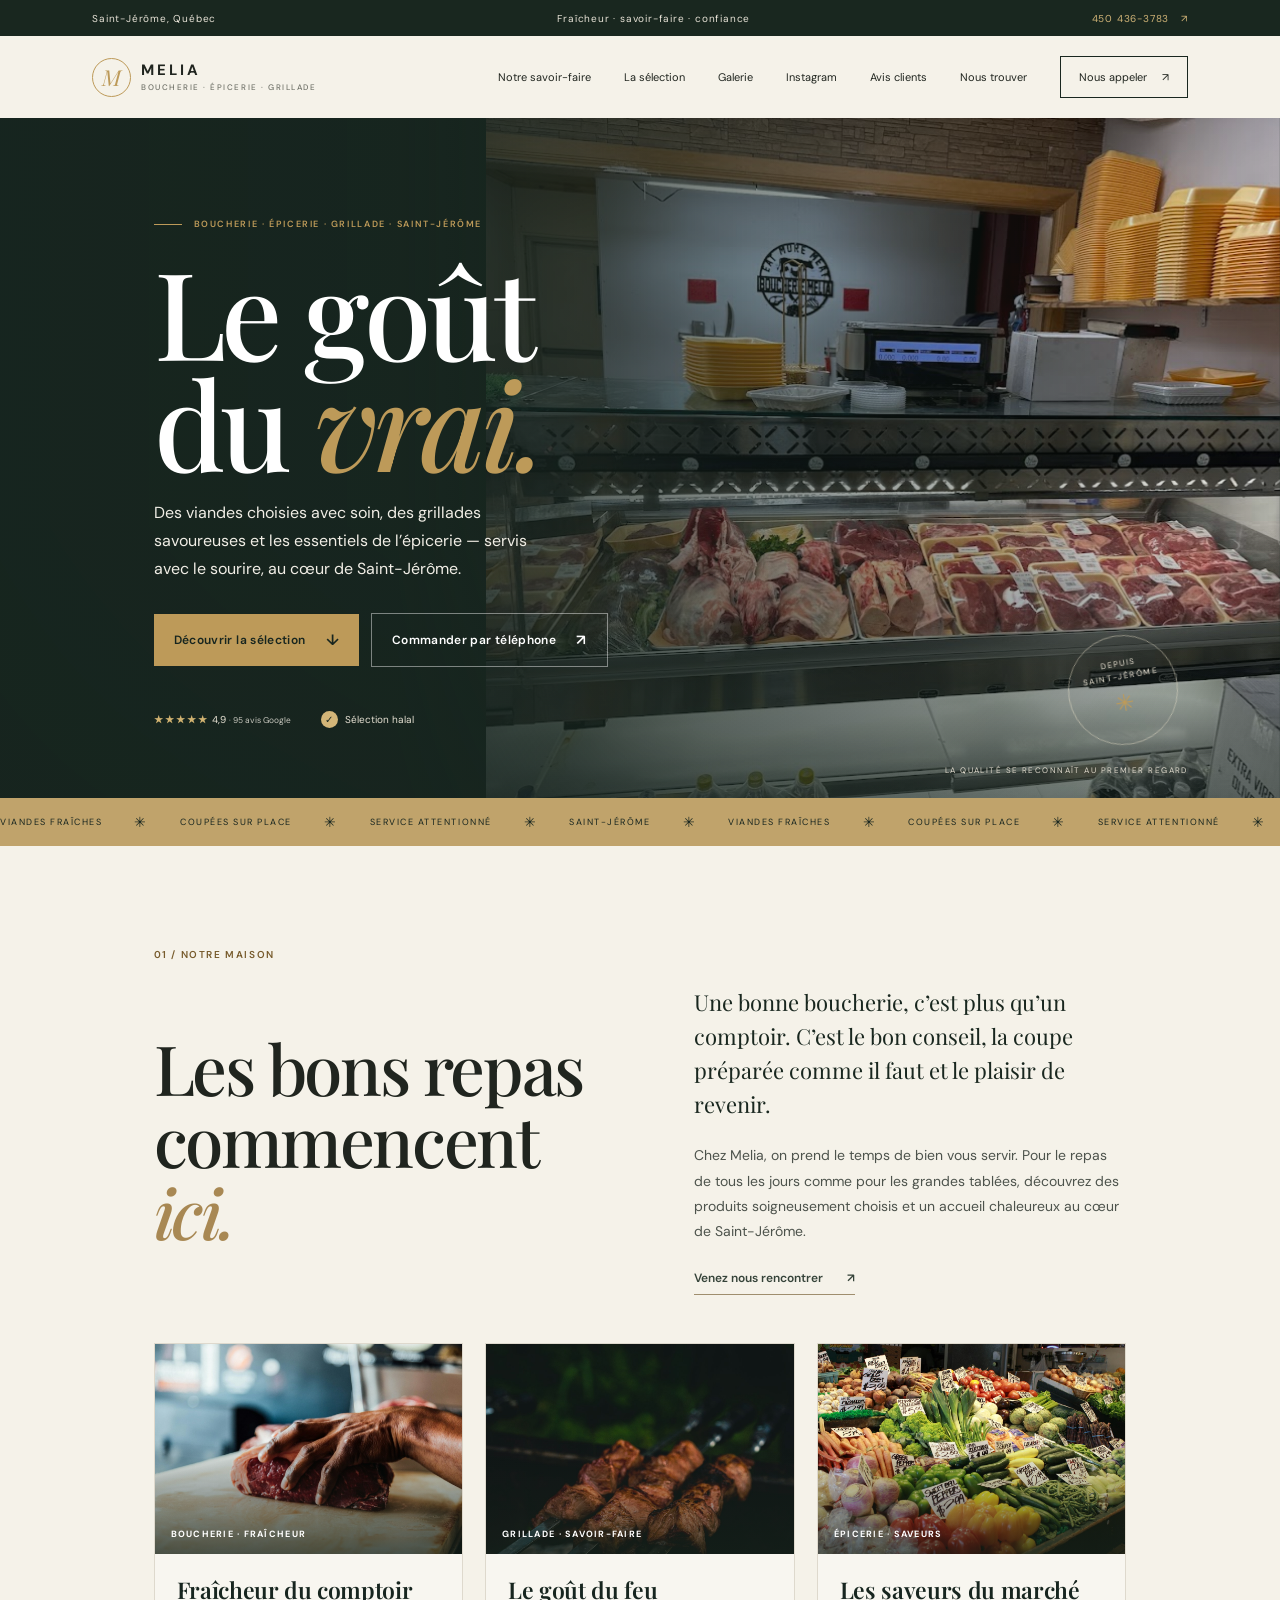
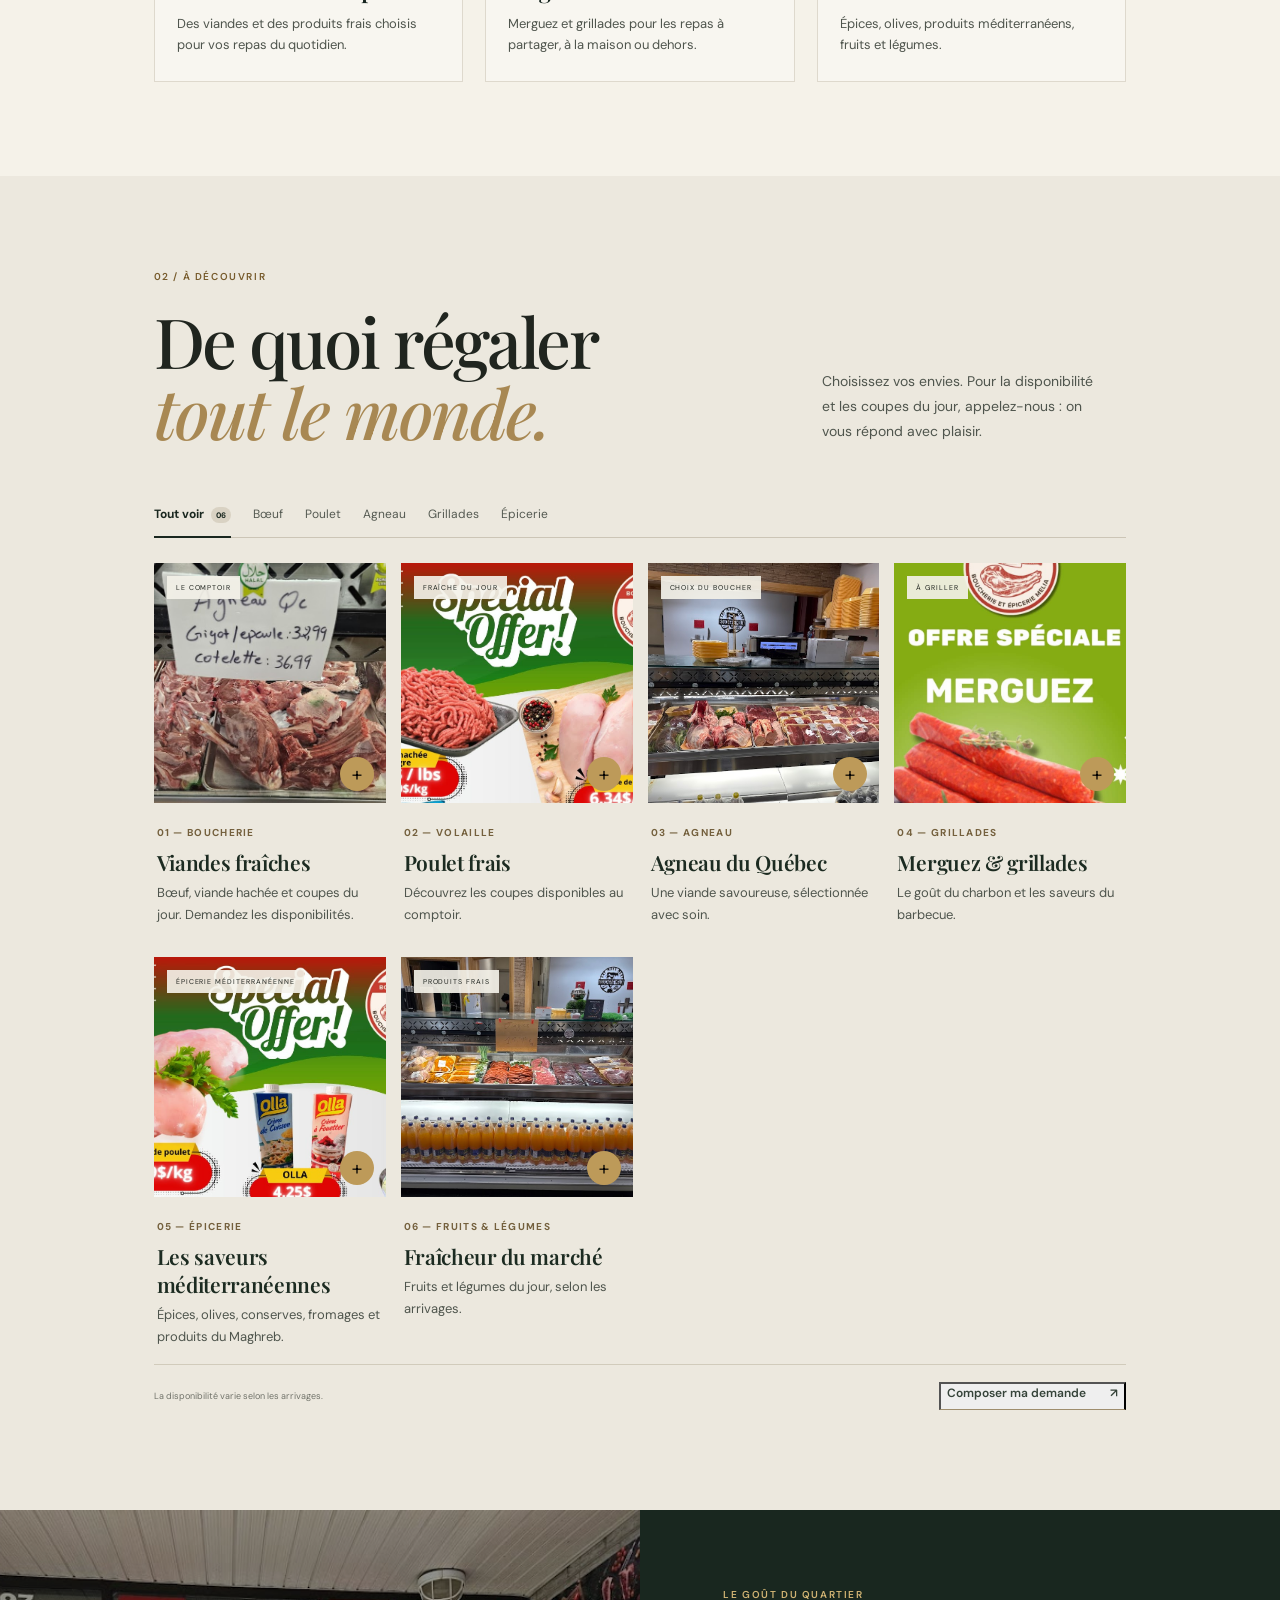
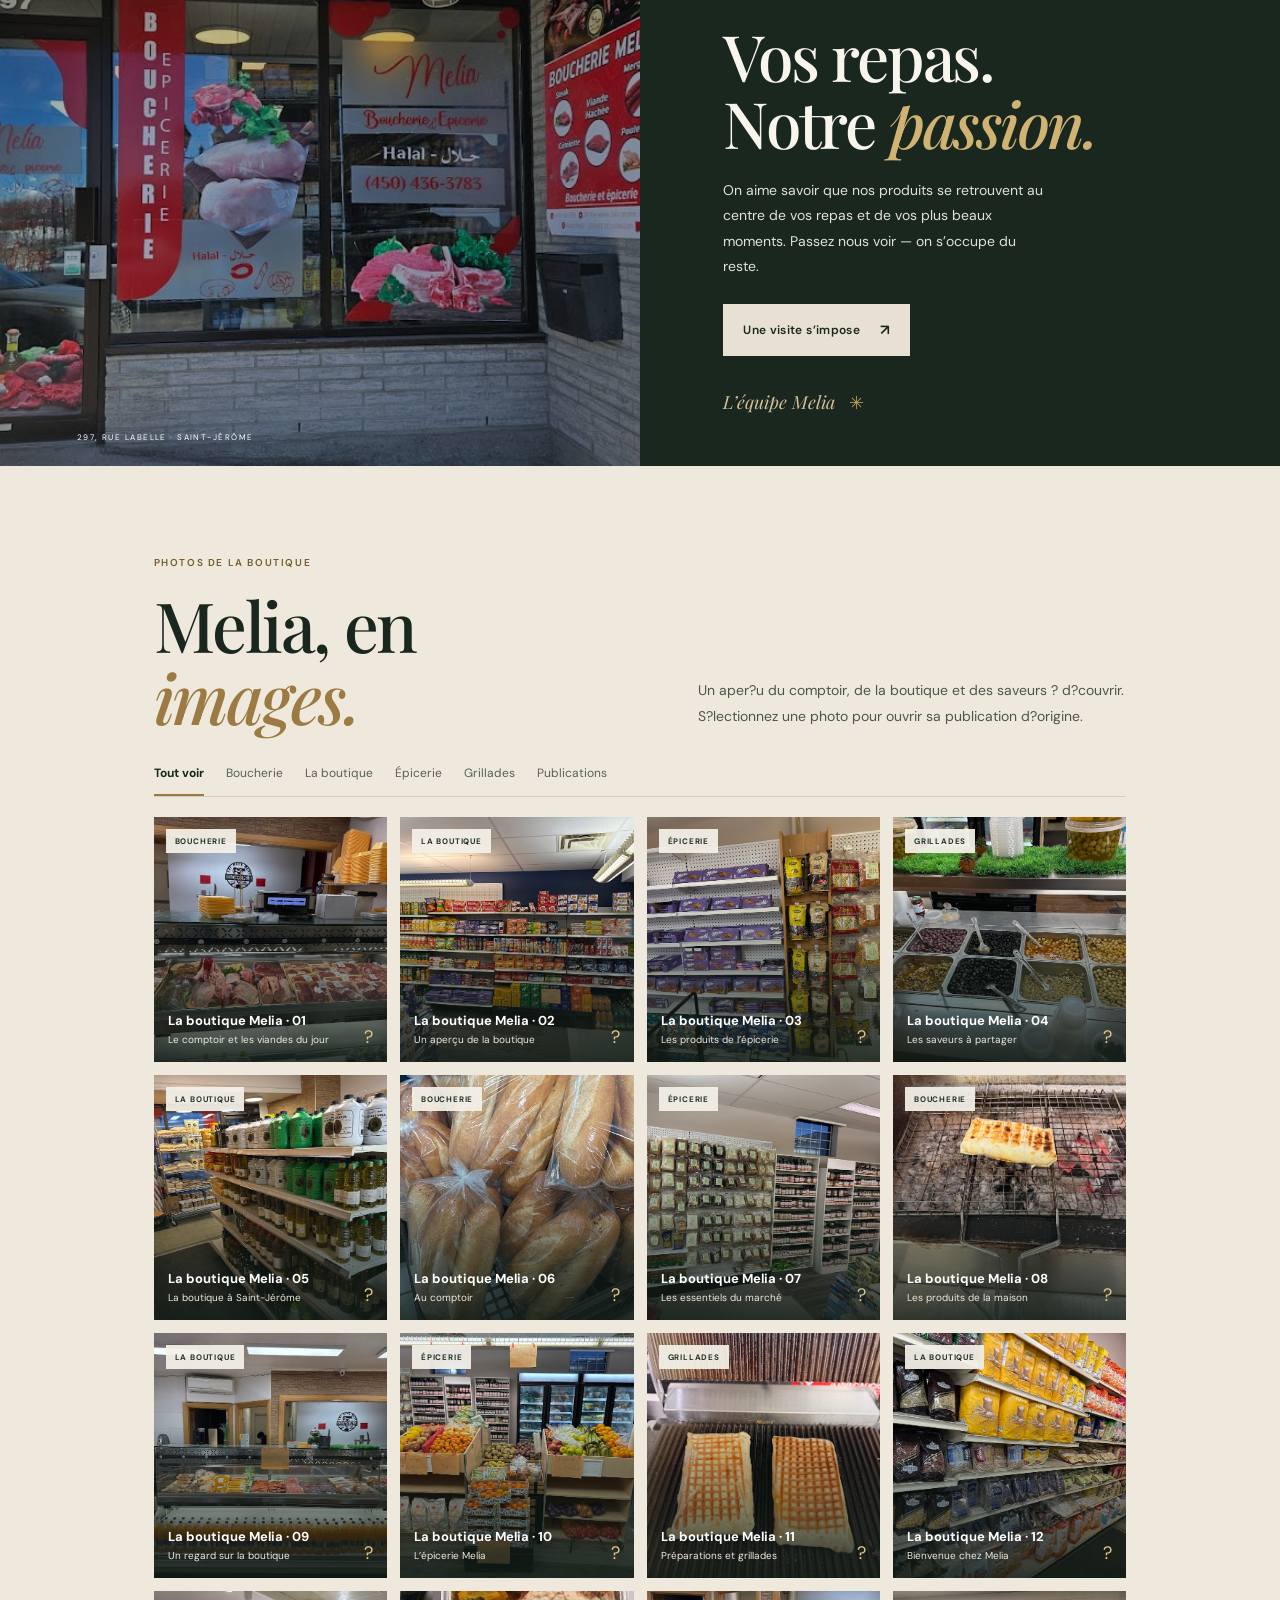
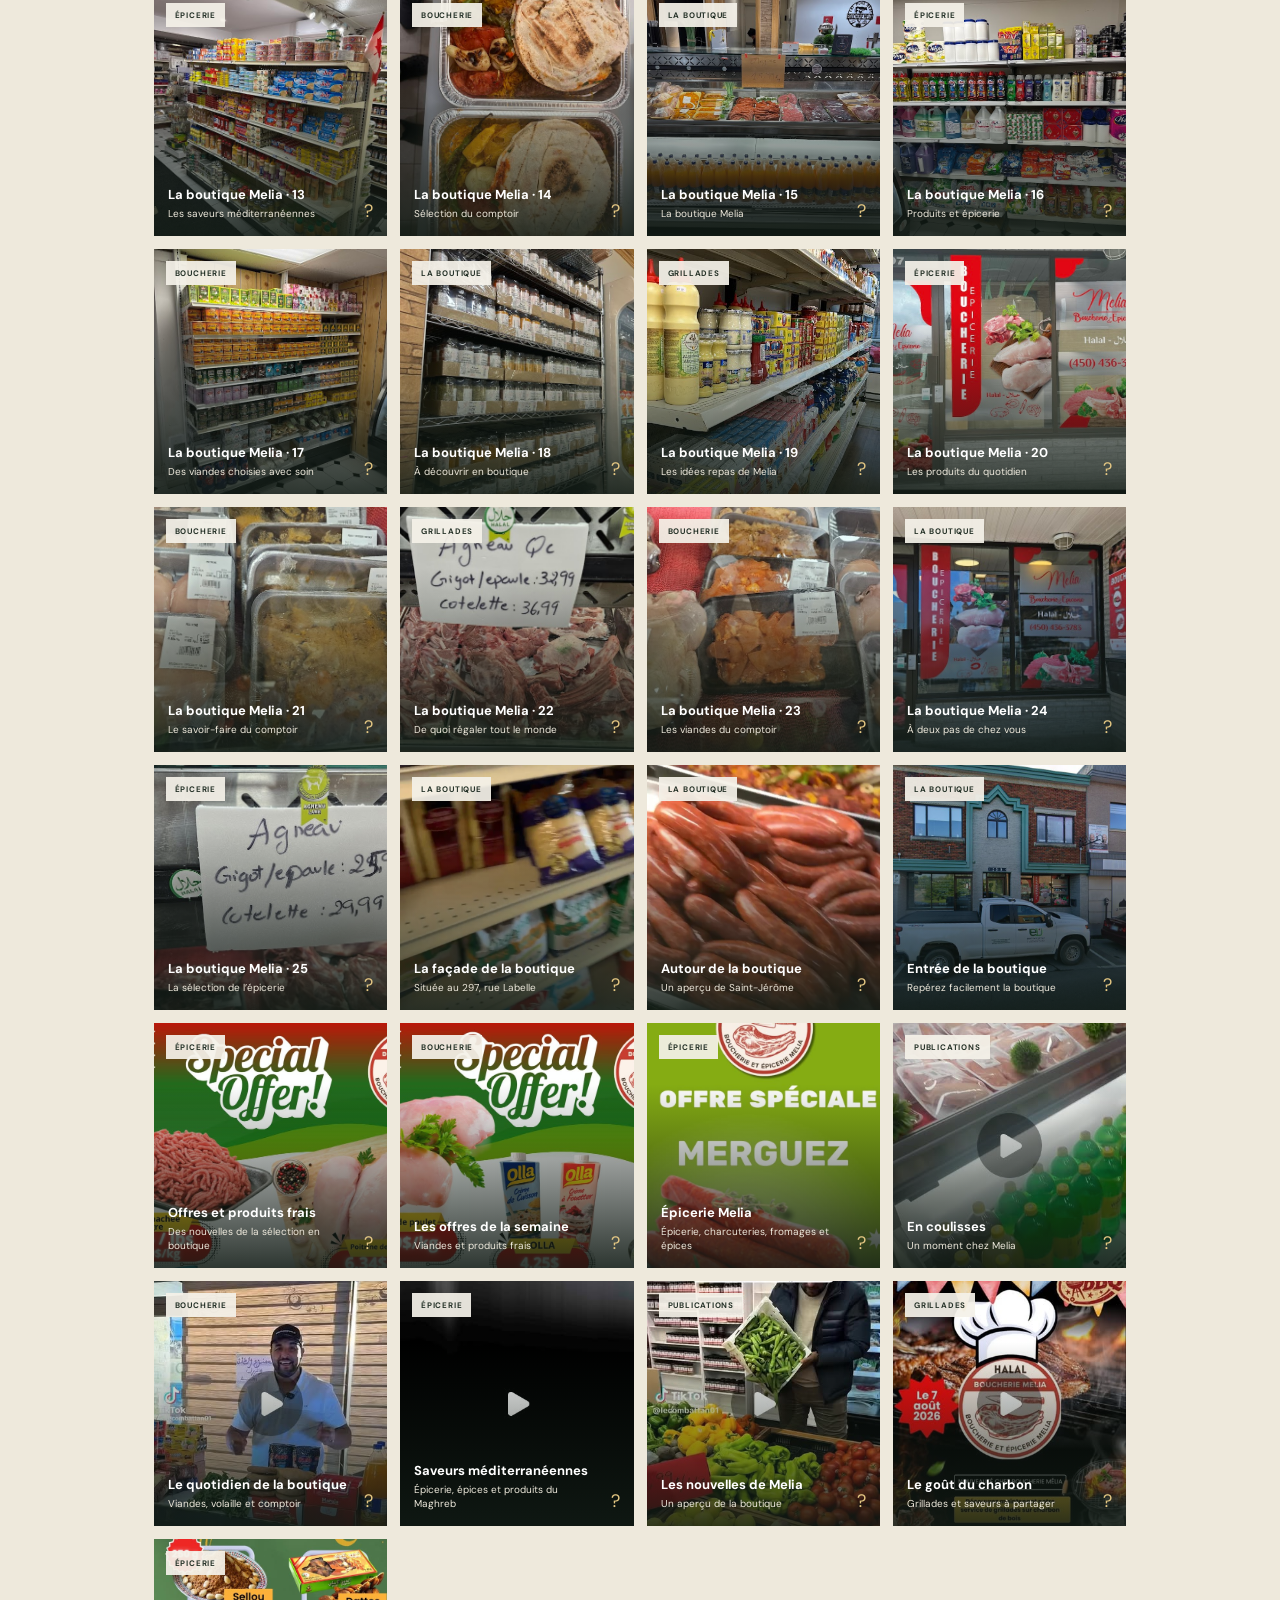
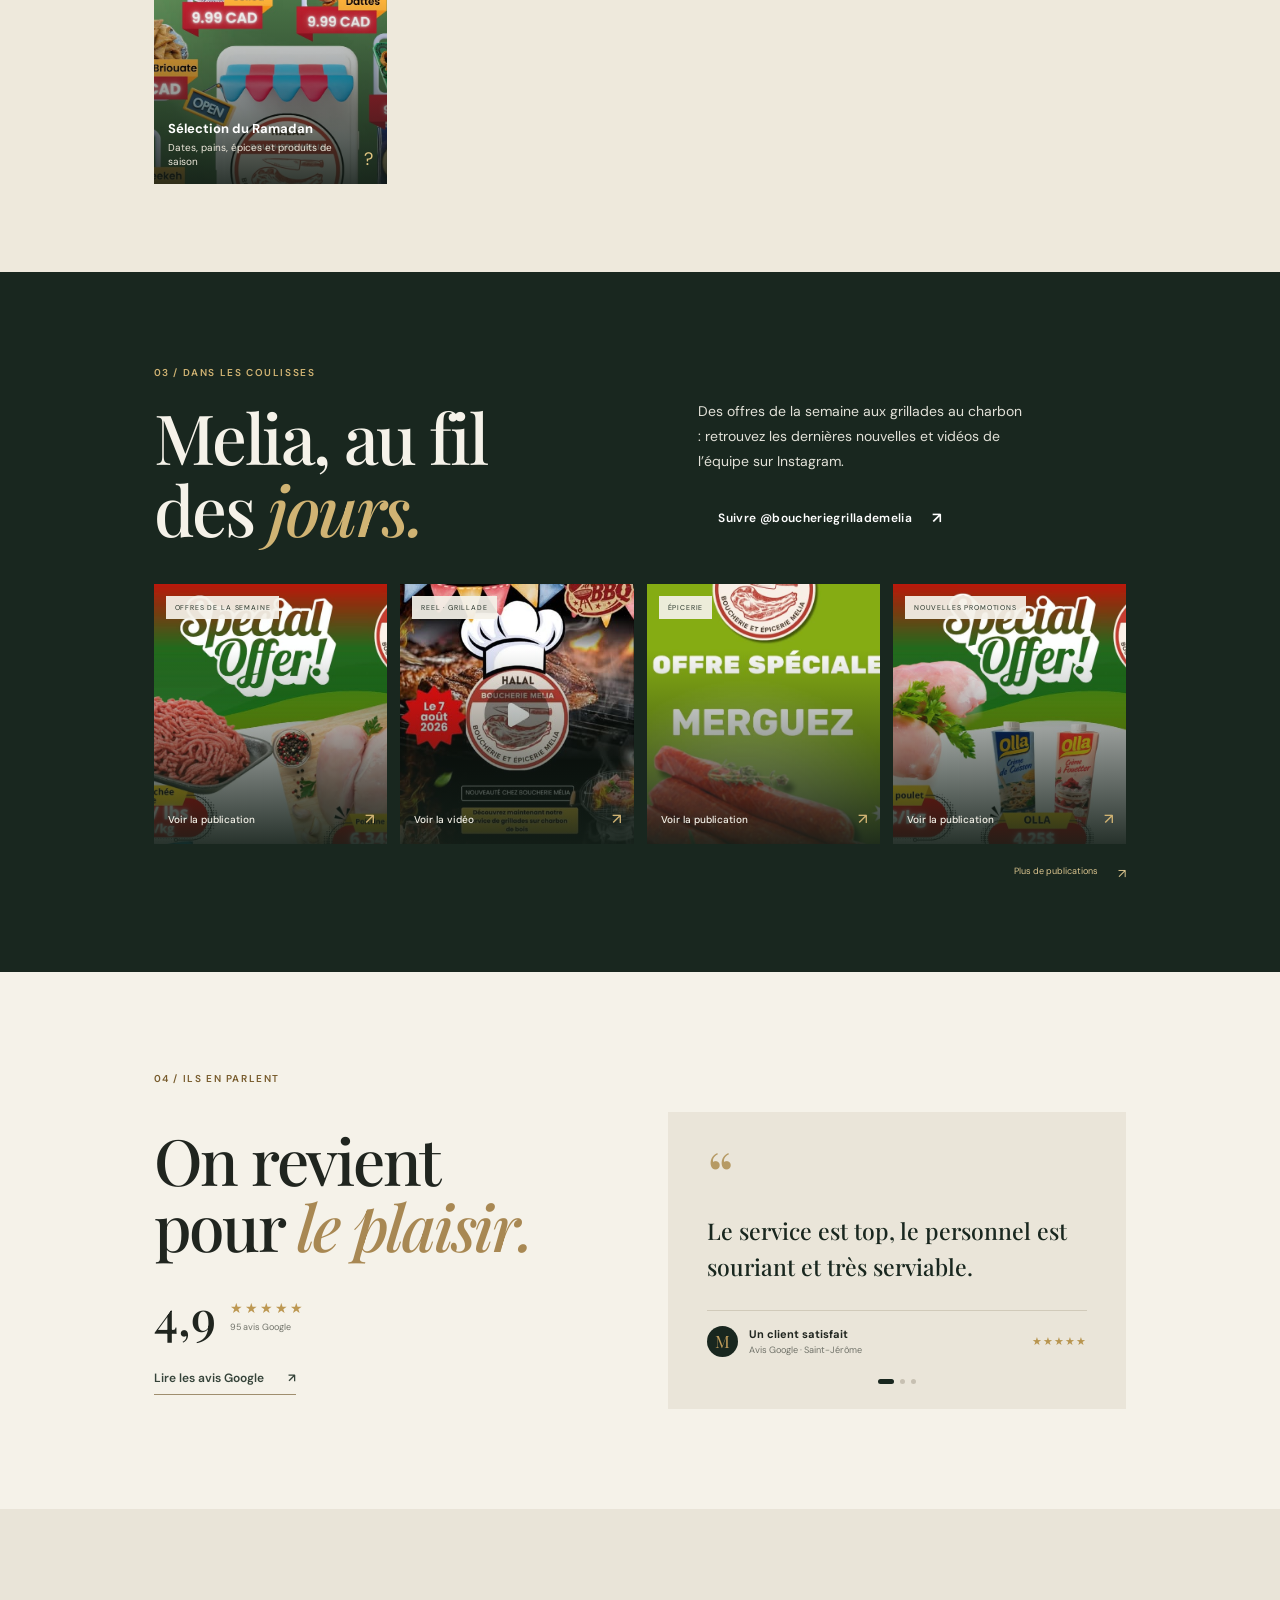
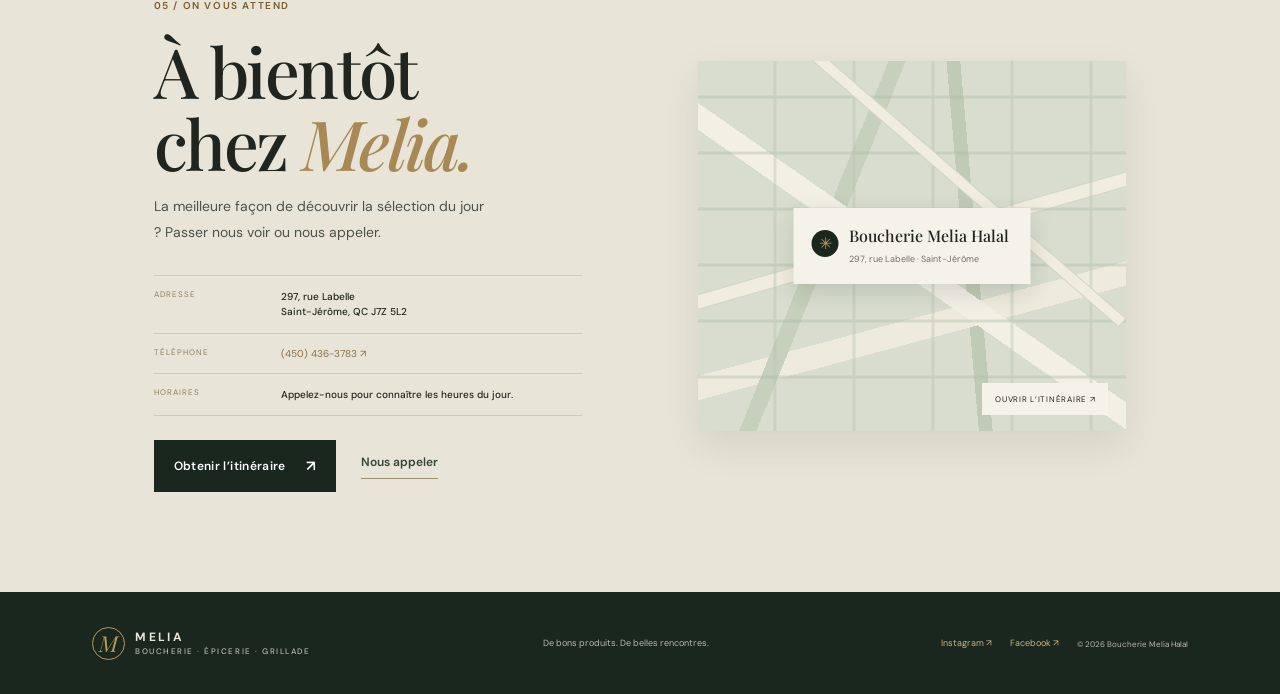
==== commit a8695b7a: "Add photo gallery to the shareable static demo" ====
--- a/index.html
+++ b/index.html
@@ -12,7 +12,7 @@
   <div class="topline"><span>Saint-Jérôme, Québec</span><span class="top-note">Fraîcheur · savoir-faire · confiance</span><a href="tel:+14504363783">450 436-3783 <span>↗</span></a></div>
   <header class="header"><a class="brand" href="#accueil" aria-label="Boucherie Épicerie Grillade Melia, accueil"><span class="brand-mark">M</span><span class="brand-name">MELIA<small>BOUCHERIE · ÉPICERIE · GRILLADE</small></span></a>
     <button class="menu-toggle" aria-label="Ouvrir le menu" aria-expanded="false"><i></i><i></i></button>
-    <nav class="nav"><a href="#savoir-faire">Notre savoir-faire</a><a href="#selection">La sélection</a><a href="#instagram">Instagram</a><a href="#avis">Avis clients</a><a href="#visite">Nous trouver</a><a class="nav-cta" href="tel:+14504363783">Nous appeler <span>↗</span></a></nav>
+    <nav class="nav"><a href="#savoir-faire">Notre savoir-faire</a><a href="#selection">La sélection</a><a href="#galerie">Galerie</a><a href="#instagram">Instagram</a><a href="#avis">Avis clients</a><a href="#visite">Nous trouver</a><a class="nav-cta" href="tel:+14504363783">Nous appeler <span>↗</span></a></nav>
   </header>
   <main>
     <section class="hero" id="accueil"><div class="hero-image"></div><div class="hero-shade"></div>
@@ -30,6 +30,7 @@
       <div class="selection-foot"><span>La disponibilité varie selon les arrivages.</span><button class="text-link open-order">Composer ma demande <span>↗</span></button></div>
     </section>
     <section class="feature"><div class="feature-photo"><img src="assets/facade.jpg" alt="Entrée de la Boucherie Melia Halal à Saint-Jérôme" loading="lazy"><span class="photo-note">297, RUE LABELLE · SAINT-JÉRÔME</span></div><div class="feature-copy"><div class="section-label">LE GOÛT DU QUARTIER</div><h2>Vos repas.<br>Notre <em>passion.</em></h2><p>On aime savoir que nos produits se retrouvent au centre de vos repas et de vos plus beaux moments. Passez nous voir — on s’occupe du reste.</p><a href="#visite" class="button button-light">Une visite s’impose <span>↗</span></a><div class="feature-signature">L’équipe Melia <span>✳</span></div></div></section>
+    <section class="gallery section" id="galerie"><div class="gallery-heading"><div><div class="section-label">PHOTOS DE LA BOUTIQUE</div><h2>Melia, en <em>images.</em></h2></div><p>Un aper?u du comptoir, de la boutique et des saveurs ? d?couvrir. S?lectionnez une photo pour ouvrir sa publication d?origine.</p></div><div class="gallery-filters"><button class="gallery-filter active" data-gallery-filter="tous" aria-pressed="true">Tout voir</button><button class="gallery-filter" data-gallery-filter="boucherie" aria-pressed="false">Boucherie</button><button class="gallery-filter" data-gallery-filter="boutique" aria-pressed="false">La boutique</button><button class="gallery-filter" data-gallery-filter="epicerie" aria-pressed="false">Épicerie</button><button class="gallery-filter" data-gallery-filter="grillades" aria-pressed="false">Grillades</button><button class="gallery-filter" data-gallery-filter="publications" aria-pressed="false">Publications</button></div><div class="gallery-grid"><a class="gallery-card" data-gallery-category="boucherie" href="https://www.google.com/maps/place/Boucherie+Melia+Halal/" target="_blank" rel="noopener" aria-label="La boutique Melia · 01 ? ouvrir la source"><img src="assets/maps-01.jpg" alt="La boutique Melia · 01" loading="lazy"><span class="gallery-category">BOUCHERIE</span><span class="gallery-caption"><b>La boutique Melia · 01</b><small>Le comptoir et les viandes du jour</small></span><span class="gallery-arrow">?</span></a><a class="gallery-card" data-gallery-category="boutique" href="https://www.google.com/maps/place/Boucherie+Melia+Halal/" target="_blank" rel="noopener" aria-label="La boutique Melia · 02 ? ouvrir la source"><img src="assets/maps-02.jpg" alt="La boutique Melia · 02" loading="lazy"><span class="gallery-category">LA BOUTIQUE</span><span class="gallery-caption"><b>La boutique Melia · 02</b><small>Un aperçu de la boutique</small></span><span class="gallery-arrow">?</span></a><a class="gallery-card" data-gallery-category="epicerie" href="https://www.google.com/maps/place/Boucherie+Melia+Halal/" target="_blank" rel="noopener" aria-label="La boutique Melia · 03 ? ouvrir la source"><img src="assets/maps-03.jpg" alt="La boutique Melia · 03" loading="lazy"><span class="gallery-category">ÉPICERIE</span><span class="gallery-caption"><b>La boutique Melia · 03</b><small>Les produits de l’épicerie</small></span><span class="gallery-arrow">?</span></a><a class="gallery-card" data-gallery-category="grillades" href="https://www.google.com/maps/place/Boucherie+Melia+Halal/" target="_blank" rel="noopener" aria-label="La boutique Melia · 04 ? ouvrir la source"><img src="assets/maps-04.jpg" alt="La boutique Melia · 04" loading="lazy"><span class="gallery-category">GRILLADES</span><span class="gallery-caption"><b>La boutique Melia · 04</b><small>Les saveurs à partager</small></span><span class="gallery-arrow">?</span></a><a class="gallery-card" data-gallery-category="boutique" href="https://www.google.com/maps/place/Boucherie+Melia+Halal/" target="_blank" rel="noopener" aria-label="La boutique Melia · 05 ? ouvrir la source"><img src="assets/maps-05.jpg" alt="La boutique Melia · 05" loading="lazy"><span class="gallery-category">LA BOUTIQUE</span><span class="gallery-caption"><b>La boutique Melia · 05</b><small>La boutique à Saint-Jérôme</small></span><span class="gallery-arrow">?</span></a><a class="gallery-card" data-gallery-category="boucherie" href="https://www.google.com/maps/place/Boucherie+Melia+Halal/" target="_blank" rel="noopener" aria-label="La boutique Melia · 06 ? ouvrir la source"><img src="assets/maps-06.jpg" alt="La boutique Melia · 06" loading="lazy"><span class="gallery-category">BOUCHERIE</span><span class="gallery-caption"><b>La boutique Melia · 06</b><small>Au comptoir</small></span><span class="gallery-arrow">?</span></a><a class="gallery-card" data-gallery-category="epicerie" href="https://www.google.com/maps/place/Boucherie+Melia+Halal/" target="_blank" rel="noopener" aria-label="La boutique Melia · 07 ? ouvrir la source"><img src="assets/maps-07.jpg" alt="La boutique Melia · 07" loading="lazy"><span class="gallery-category">ÉPICERIE</span><span class="gallery-caption"><b>La boutique Melia · 07</b><small>Les essentiels du marché</small></span><span class="gallery-arrow">?</span></a><a class="gallery-card" data-gallery-category="boucherie" href="https://www.google.com/maps/place/Boucherie+Melia+Halal/" target="_blank" rel="noopener" aria-label="La boutique Melia · 08 ? ouvrir la source"><img src="assets/maps-08.jpg" alt="La boutique Melia · 08" loading="lazy"><span class="gallery-category">BOUCHERIE</span><span class="gallery-caption"><b>La boutique Melia · 08</b><small>Les produits de la maison</small></span><span class="gallery-arrow">?</span></a><a class="gallery-card" data-gallery-category="boutique" href="https://www.google.com/maps/place/Boucherie+Melia+Halal/" target="_blank" rel="noopener" aria-label="La boutique Melia · 09 ? ouvrir la source"><img src="assets/maps-09.jpg" alt="La boutique Melia · 09" loading="lazy"><span class="gallery-category">LA BOUTIQUE</span><span class="gallery-caption"><b>La boutique Melia · 09</b><small>Un regard sur la boutique</small></span><span class="gallery-arrow">?</span></a><a class="gallery-card" data-gallery-category="epicerie" href="https://www.google.com/maps/place/Boucherie+Melia+Halal/" target="_blank" rel="noopener" aria-label="La boutique Melia · 10 ? ouvrir la source"><img src="assets/maps-10.jpg" alt="La boutique Melia · 10" loading="lazy"><span class="gallery-category">ÉPICERIE</span><span class="gallery-caption"><b>La boutique Melia · 10</b><small>L’épicerie Melia</small></span><span class="gallery-arrow">?</span></a><a class="gallery-card" data-gallery-category="grillades" href="https://www.google.com/maps/place/Boucherie+Melia+Halal/" target="_blank" rel="noopener" aria-label="La boutique Melia · 11 ? ouvrir la source"><img src="assets/maps-11.jpg" alt="La boutique Melia · 11" loading="lazy"><span class="gallery-category">GRILLADES</span><span class="gallery-caption"><b>La boutique Melia · 11</b><small>Préparations et grillades</small></span><span class="gallery-arrow">?</span></a><a class="gallery-card" data-gallery-category="boutique" href="https://www.google.com/maps/place/Boucherie+Melia+Halal/" target="_blank" rel="noopener" aria-label="La boutique Melia · 12 ? ouvrir la source"><img src="assets/maps-12.jpg" alt="La boutique Melia · 12" loading="lazy"><span class="gallery-category">LA BOUTIQUE</span><span class="gallery-caption"><b>La boutique Melia · 12</b><small>Bienvenue chez Melia</small></span><span class="gallery-arrow">?</span></a><a class="gallery-card" data-gallery-category="epicerie" href="https://www.google.com/maps/place/Boucherie+Melia+Halal/" target="_blank" rel="noopener" aria-label="La boutique Melia · 13 ? ouvrir la source"><img src="assets/maps-13.jpg" alt="La boutique Melia · 13" loading="lazy"><span class="gallery-category">ÉPICERIE</span><span class="gallery-caption"><b>La boutique Melia · 13</b><small>Les saveurs méditerranéennes</small></span><span class="gallery-arrow">?</span></a><a class="gallery-card" data-gallery-category="boucherie" href="https://www.google.com/maps/place/Boucherie+Melia+Halal/" target="_blank" rel="noopener" aria-label="La boutique Melia · 14 ? ouvrir la source"><img src="assets/maps-14.jpg" alt="La boutique Melia · 14" loading="lazy"><span class="gallery-category">BOUCHERIE</span><span class="gallery-caption"><b>La boutique Melia · 14</b><small>Sélection du comptoir</small></span><span class="gallery-arrow">?</span></a><a class="gallery-card" data-gallery-category="boutique" href="https://www.google.com/maps/place/Boucherie+Melia+Halal/" target="_blank" rel="noopener" aria-label="La boutique Melia · 15 ? ouvrir la source"><img src="assets/maps-15.jpg" alt="La boutique Melia · 15" loading="lazy"><span class="gallery-category">LA BOUTIQUE</span><span class="gallery-caption"><b>La boutique Melia · 15</b><small>La boutique Melia</small></span><span class="gallery-arrow">?</span></a><a class="gallery-card" data-gallery-category="epicerie" href="https://www.google.com/maps/place/Boucherie+Melia+Halal/" target="_blank" rel="noopener" aria-label="La boutique Melia · 16 ? ouvrir la source"><img src="assets/maps-16.jpg" alt="La boutique Melia · 16" loading="lazy"><span class="gallery-category">ÉPICERIE</span><span class="gallery-caption"><b>La boutique Melia · 16</b><small>Produits et épicerie</small></span><span class="gallery-arrow">?</span></a><a class="gallery-card" data-gallery-category="boucherie" href="https://www.google.com/maps/place/Boucherie+Melia+Halal/" target="_blank" rel="noopener" aria-label="La boutique Melia · 17 ? ouvrir la source"><img src="assets/maps-17.jpg" alt="La boutique Melia · 17" loading="lazy"><span class="gallery-category">BOUCHERIE</span><span class="gallery-caption"><b>La boutique Melia · 17</b><small>Des viandes choisies avec soin</small></span><span class="gallery-arrow">?</span></a><a class="gallery-card" data-gallery-category="boutique" href="https://www.google.com/maps/place/Boucherie+Melia+Halal/" target="_blank" rel="noopener" aria-label="La boutique Melia · 18 ? ouvrir la source"><img src="assets/maps-18.jpg" alt="La boutique Melia · 18" loading="lazy"><span class="gallery-category">LA BOUTIQUE</span><span class="gallery-caption"><b>La boutique Melia · 18</b><small>À découvrir en boutique</small></span><span class="gallery-arrow">?</span></a><a class="gallery-card" data-gallery-category="grillades" href="https://www.google.com/maps/place/Boucherie+Melia+Halal/" target="_blank" rel="noopener" aria-label="La boutique Melia · 19 ? ouvrir la source"><img src="assets/maps-19.jpg" alt="La boutique Melia · 19" loading="lazy"><span class="gallery-category">GRILLADES</span><span class="gallery-caption"><b>La boutique Melia · 19</b><small>Les idées repas de Melia</small></span><span class="gallery-arrow">?</span></a><a class="gallery-card" data-gallery-category="epicerie" href="https://www.google.com/maps/place/Boucherie+Melia+Halal/" target="_blank" rel="noopener" aria-label="La boutique Melia · 20 ? ouvrir la source"><img src="assets/maps-20.jpg" alt="La boutique Melia · 20" loading="lazy"><span class="gallery-category">ÉPICERIE</span><span class="gallery-caption"><b>La boutique Melia · 20</b><small>Les produits du quotidien</small></span><span class="gallery-arrow">?</span></a><a class="gallery-card" data-gallery-category="boucherie" href="https://www.google.com/maps/place/Boucherie+Melia+Halal/" target="_blank" rel="noopener" aria-label="La boutique Melia · 21 ? ouvrir la source"><img src="assets/maps-21.jpg" alt="La boutique Melia · 21" loading="lazy"><span class="gallery-category">BOUCHERIE</span><span class="gallery-caption"><b>La boutique Melia · 21</b><small>Le savoir-faire du comptoir</small></span><span class="gallery-arrow">?</span></a><a class="gallery-card" data-gallery-category="grillades" href="https://www.google.com/maps/place/Boucherie+Melia+Halal/" target="_blank" rel="noopener" aria-label="La boutique Melia · 22 ? ouvrir la source"><img src="assets/maps-22.jpg" alt="La boutique Melia · 22" loading="lazy"><span class="gallery-category">GRILLADES</span><span class="gallery-caption"><b>La boutique Melia · 22</b><small>De quoi régaler tout le monde</small></span><span class="gallery-arrow">?</span></a><a class="gallery-card" data-gallery-category="boucherie" href="https://www.google.com/maps/place/Boucherie+Melia+Halal/" target="_blank" rel="noopener" aria-label="La boutique Melia · 23 ? ouvrir la source"><img src="assets/maps-23.jpg" alt="La boutique Melia · 23" loading="lazy"><span class="gallery-category">BOUCHERIE</span><span class="gallery-caption"><b>La boutique Melia · 23</b><small>Les viandes du comptoir</small></span><span class="gallery-arrow">?</span></a><a class="gallery-card" data-gallery-category="boutique" href="https://www.google.com/maps/place/Boucherie+Melia+Halal/" target="_blank" rel="noopener" aria-label="La boutique Melia · 24 ? ouvrir la source"><img src="assets/maps-24.jpg" alt="La boutique Melia · 24" loading="lazy"><span class="gallery-category">LA BOUTIQUE</span><span class="gallery-caption"><b>La boutique Melia · 24</b><small>À deux pas de chez vous</small></span><span class="gallery-arrow">?</span></a><a class="gallery-card" data-gallery-category="epicerie" href="https://www.google.com/maps/place/Boucherie+Melia+Halal/" target="_blank" rel="noopener" aria-label="La boutique Melia · 25 ? ouvrir la source"><img src="assets/maps-25.jpg" alt="La boutique Melia · 25" loading="lazy"><span class="gallery-category">ÉPICERIE</span><span class="gallery-caption"><b>La boutique Melia · 25</b><small>La sélection de l’épicerie</small></span><span class="gallery-arrow">?</span></a><a class="gallery-card" data-gallery-category="boutique" href="https://www.google.com/maps/place/Boucherie+Melia+Halal/" target="_blank" rel="noopener" aria-label="La façade de la boutique ? ouvrir la source"><img src="assets/maps-streetview-01.jpg" alt="La façade de la boutique" loading="lazy"><span class="gallery-category">LA BOUTIQUE</span><span class="gallery-caption"><b>La façade de la boutique</b><small>Située au 297, rue Labelle</small></span><span class="gallery-arrow">?</span></a><a class="gallery-card" data-gallery-category="boutique" href="https://www.google.com/maps/place/Boucherie+Melia+Halal/" target="_blank" rel="noopener" aria-label="Autour de la boutique ? ouvrir la source"><img src="assets/maps-streetview-02.jpg" alt="Autour de la boutique" loading="lazy"><span class="gallery-category">LA BOUTIQUE</span><span class="gallery-caption"><b>Autour de la boutique</b><small>Un aperçu de Saint-Jérôme</small></span><span class="gallery-arrow">?</span></a><a class="gallery-card" data-gallery-category="boutique" href="https://www.google.com/maps/place/Boucherie+Melia+Halal/" target="_blank" rel="noopener" aria-label="Entrée de la boutique ? ouvrir la source"><img src="assets/maps-streetview-03.jpg" alt="Entrée de la boutique" loading="lazy"><span class="gallery-category">LA BOUTIQUE</span><span class="gallery-caption"><b>Entrée de la boutique</b><small>Repérez facilement la boutique</small></span><span class="gallery-arrow">?</span></a><a class="gallery-card" data-gallery-category="epicerie" href="https://www.instagram.com/boucheriegrillademelia/p/DSJaRc6Dfil/" target="_blank" rel="noopener" aria-label="Offres et produits frais ? ouvrir la source"><img src="assets/instagram-DSJaRc6Dfil.jpg" alt="Offres et produits frais" loading="lazy"><span class="gallery-category">ÉPICERIE</span><span class="gallery-caption"><b>Offres et produits frais</b><small>Des nouvelles de la sélection en boutique</small></span><span class="gallery-arrow">?</span></a><a class="gallery-card" data-gallery-category="boucherie" href="https://www.instagram.com/boucheriegrillademelia/p/DPFS2kjkpNu/" target="_blank" rel="noopener" aria-label="Les offres de la semaine ? ouvrir la source"><img src="assets/instagram-DPFS2kjkpNu.jpg" alt="Les offres de la semaine" loading="lazy"><span class="gallery-category">BOUCHERIE</span><span class="gallery-caption"><b>Les offres de la semaine</b><small>Viandes et produits frais</small></span><span class="gallery-arrow">?</span></a><a class="gallery-card" data-gallery-category="epicerie" href="https://www.instagram.com/boucheriegrillademelia/p/DJEiHl5uEDu/" target="_blank" rel="noopener" aria-label="Épicerie Melia ? ouvrir la source"><img src="assets/instagram-DJEiHl5uEDu.jpg" alt="Épicerie Melia" loading="lazy"><span class="gallery-category">ÉPICERIE</span><span class="gallery-caption"><b>Épicerie Melia</b><small>Épicerie, charcuteries, fromages et épices</small></span><span class="gallery-arrow">?</span></a><a class="gallery-card" data-gallery-category="publications" href="https://www.instagram.com/boucheriegrillademelia/reel/DCKH-GsP_JM/" target="_blank" rel="noopener" aria-label="En coulisses ? ouvrir la source"><img src="assets/instagram-DCKH-GsP_JM.jpg" alt="En coulisses" loading="lazy"><span class="gallery-category">PUBLICATIONS</span><span class="gallery-caption"><b>En coulisses</b><small>Un moment chez Melia</small></span><span class="gallery-arrow">?</span></a><a class="gallery-card" data-gallery-category="boucherie" href="https://www.instagram.com/boucheriegrillademelia/reel/DN9czURiP52/" target="_blank" rel="noopener" aria-label="Le quotidien de la boutique ? ouvrir la source"><img src="assets/instagram-DN9czURiP52.jpg" alt="Le quotidien de la boutique" loading="lazy"><span class="gallery-category">BOUCHERIE</span><span class="gallery-caption"><b>Le quotidien de la boutique</b><small>Viandes, volaille et comptoir</small></span><span class="gallery-arrow">?</span></a><a class="gallery-card" data-gallery-category="epicerie" href="https://www.instagram.com/boucheriegrillademelia/reel/DKGzR6MiuqP/" target="_blank" rel="noopener" aria-label="Saveurs méditerranéennes ? ouvrir la source"><img src="assets/instagram-DKGzR6MiuqP.jpg" alt="Saveurs méditerranéennes" loading="lazy"><span class="gallery-category">ÉPICERIE</span><span class="gallery-caption"><b>Saveurs méditerranéennes</b><small>Épicerie, épices et produits du Maghreb</small></span><span class="gallery-arrow">?</span></a><a class="gallery-card" data-gallery-category="publications" href="https://www.instagram.com/boucheriegrillademelia/reel/DRqJeZuE-aR/" target="_blank" rel="noopener" aria-label="Les nouvelles de Melia ? ouvrir la source"><img src="assets/instagram-DRqJeZuE-aR.jpg" alt="Les nouvelles de Melia" loading="lazy"><span class="gallery-category">PUBLICATIONS</span><span class="gallery-caption"><b>Les nouvelles de Melia</b><small>Un aperçu de la boutique</small></span><span class="gallery-arrow">?</span></a><a class="gallery-card" data-gallery-category="grillades" href="https://www.instagram.com/boucheriegrillademelia/reel/DbpE9KXuQPP/" target="_blank" rel="noopener" aria-label="Le goût du charbon ? ouvrir la source"><img src="assets/instagram-DbpE9KXuQPP.jpg" alt="Le goût du charbon" loading="lazy"><span class="gallery-category">GRILLADES</span><span class="gallery-caption"><b>Le goût du charbon</b><small>Grillades et saveurs à partager</small></span><span class="gallery-arrow">?</span></a><a class="gallery-card" data-gallery-category="epicerie" href="https://www.instagram.com/boucheriegrillademelia/p/DGpem5COMgH/" target="_blank" rel="noopener" aria-label="Sélection du Ramadan ? ouvrir la source"><img src="assets/instagram-DGpem5COMgH.jpg" alt="Sélection du Ramadan" loading="lazy"><span class="gallery-category">ÉPICERIE</span><span class="gallery-caption"><b>Sélection du Ramadan</b><small>Dates, pains, épices et produits de saison</small></span><span class="gallery-arrow">?</span></a></div></section>
     <section class="social section" id="instagram"><div class="social-intro"><div><div class="section-label">03 / DANS LES COULISSES</div><h2>Melia, au fil<br>des <em>jours.</em></h2></div><div class="social-right"><p>Des offres de la semaine aux grillades au charbon : retrouvez les dernières nouvelles et vidéos de l’équipe sur Instagram.</p><a class="button button-dark" href="https://www.instagram.com/boucheriegrillademelia/" target="_blank" rel="noopener">Suivre @boucheriegrillademelia <span>↗</span></a></div></div><div class="social-grid"><a class="social-tile" href="https://www.instagram.com/boucheriegrillademelia/p/DSJaRc6Dfil/" target="_blank" rel="noopener"><img src="assets/instagram-specials.jpg" alt="Publication Instagram : viandes et produits frais de la semaine"><span class="social-kind">OFFRES DE LA SEMAINE</span><b>Voir la publication <span>↗</span></b></a><a class="social-tile" href="https://www.instagram.com/boucheriegrillademelia/reel/DbpE9KXuQPP/" target="_blank" rel="noopener"><img src="assets/instagram-grillade.jpg" alt="Reel Instagram : grillades au charbon"><span class="social-kind">REEL · GRILLADE</span><b>Voir la vidéo <span>↗</span></b></a><a class="social-tile" href="https://www.instagram.com/boucheriegrillademelia/p/DJEiHl5uEDu/" target="_blank" rel="noopener"><img src="assets/instagram-epicerie.jpg" alt="Publication Instagram : produits d'épicerie et merguez"><span class="social-kind">ÉPICERIE</span><b>Voir la publication <span>↗</span></b></a><a class="social-tile" href="https://www.instagram.com/boucheriegrillademelia/p/DPFS2kjkpNu/" target="_blank" rel="noopener"><img src="assets/instagram-promotions.jpg" alt="Publication Instagram : promotions Melia"><span class="social-kind">NOUVELLES PROMOTIONS</span><b>Voir la publication <span>↗</span></b></a></div><a class="social-more" href="https://www.instagram.com/boucheriegrillademelia/" target="_blank" rel="noopener">Plus de publications <span>↗</span></a></section>
     <section class="reviews section" id="avis"><div class="section-label">04 / ILS EN PARLENT</div><div class="review-layout"><div><h2>On revient<br>pour <em>le plaisir.</em></h2><div class="review-score"><strong>4,9</strong><span>★★★★★<small>95 avis Google</small></span></div><a class="text-link" target="_blank" rel="noopener" href="https://www.google.com/maps/search/?api=1&query=Boucherie+Melia+Halal+297+Rue+Labelle+Saint-J%C3%A9r%C3%B4me">Lire les avis Google <span>↗</span></a></div><div class="review-card"><span class="quote-mark">“</span><blockquote>Le service est top, le personnel est souriant et très serviable.</blockquote><div class="review-by"><span class="avatar">M</span><span><b>Un client satisfait</b><small>Avis Google · Saint-Jérôme</small></span><span class="review-stars">★★★★★</span></div><div class="review-dots"><b></b><i></i><i></i></div></div></div></section>
     <section class="visit section" id="visite"><div class="visit-copy"><div class="section-label">05 / ON VOUS ATTEND</div><h2>À bientôt<br>chez <em>Melia.</em></h2><p>La meilleure façon de découvrir la sélection du jour ? Passer nous voir ou nous appeler.</p><div class="visit-details"><div><span>ADRESSE</span><b>297, rue Labelle<br>Saint-Jérôme, QC J7Z 5L2</b></div><div><span>TÉLÉPHONE</span><a href="tel:+14504363783">(450) 436-3783 ↗</a></div><div><span>HORAIRES</span><b>Appelez-nous pour connaître les heures du jour.</b></div></div><div class="visit-actions"><a class="button button-dark" href="https://www.google.com/maps/dir/?api=1&destination=Boucherie+Melia+Halal%2C+297+Rue+Labelle%2C+Saint-J%C3%A9r%C3%B4me%2C+QC" target="_blank" rel="noopener">Obtenir l’itinéraire <span>↗</span></a><a class="text-link" href="tel:+14504363783">Nous appeler</a></div></div><a class="map-card" href="https://www.google.com/maps/dir/?api=1&destination=Boucherie+Melia+Halal%2C+297+Rue+Labelle%2C+Saint-J%C3%A9r%C3%B4me%2C+QC" target="_blank" rel="noopener" aria-label="Ouvrir Google Maps pour l'itinéraire"><div class="map-lines"></div><div class="map-label"><span class="map-pin">✳</span><b>Boucherie Melia Halal</b><small>297, rue Labelle · Saint-Jérôme</small></div><span class="map-open">OUVRIR L’ITINÉRAIRE ↗</span></a></section>
